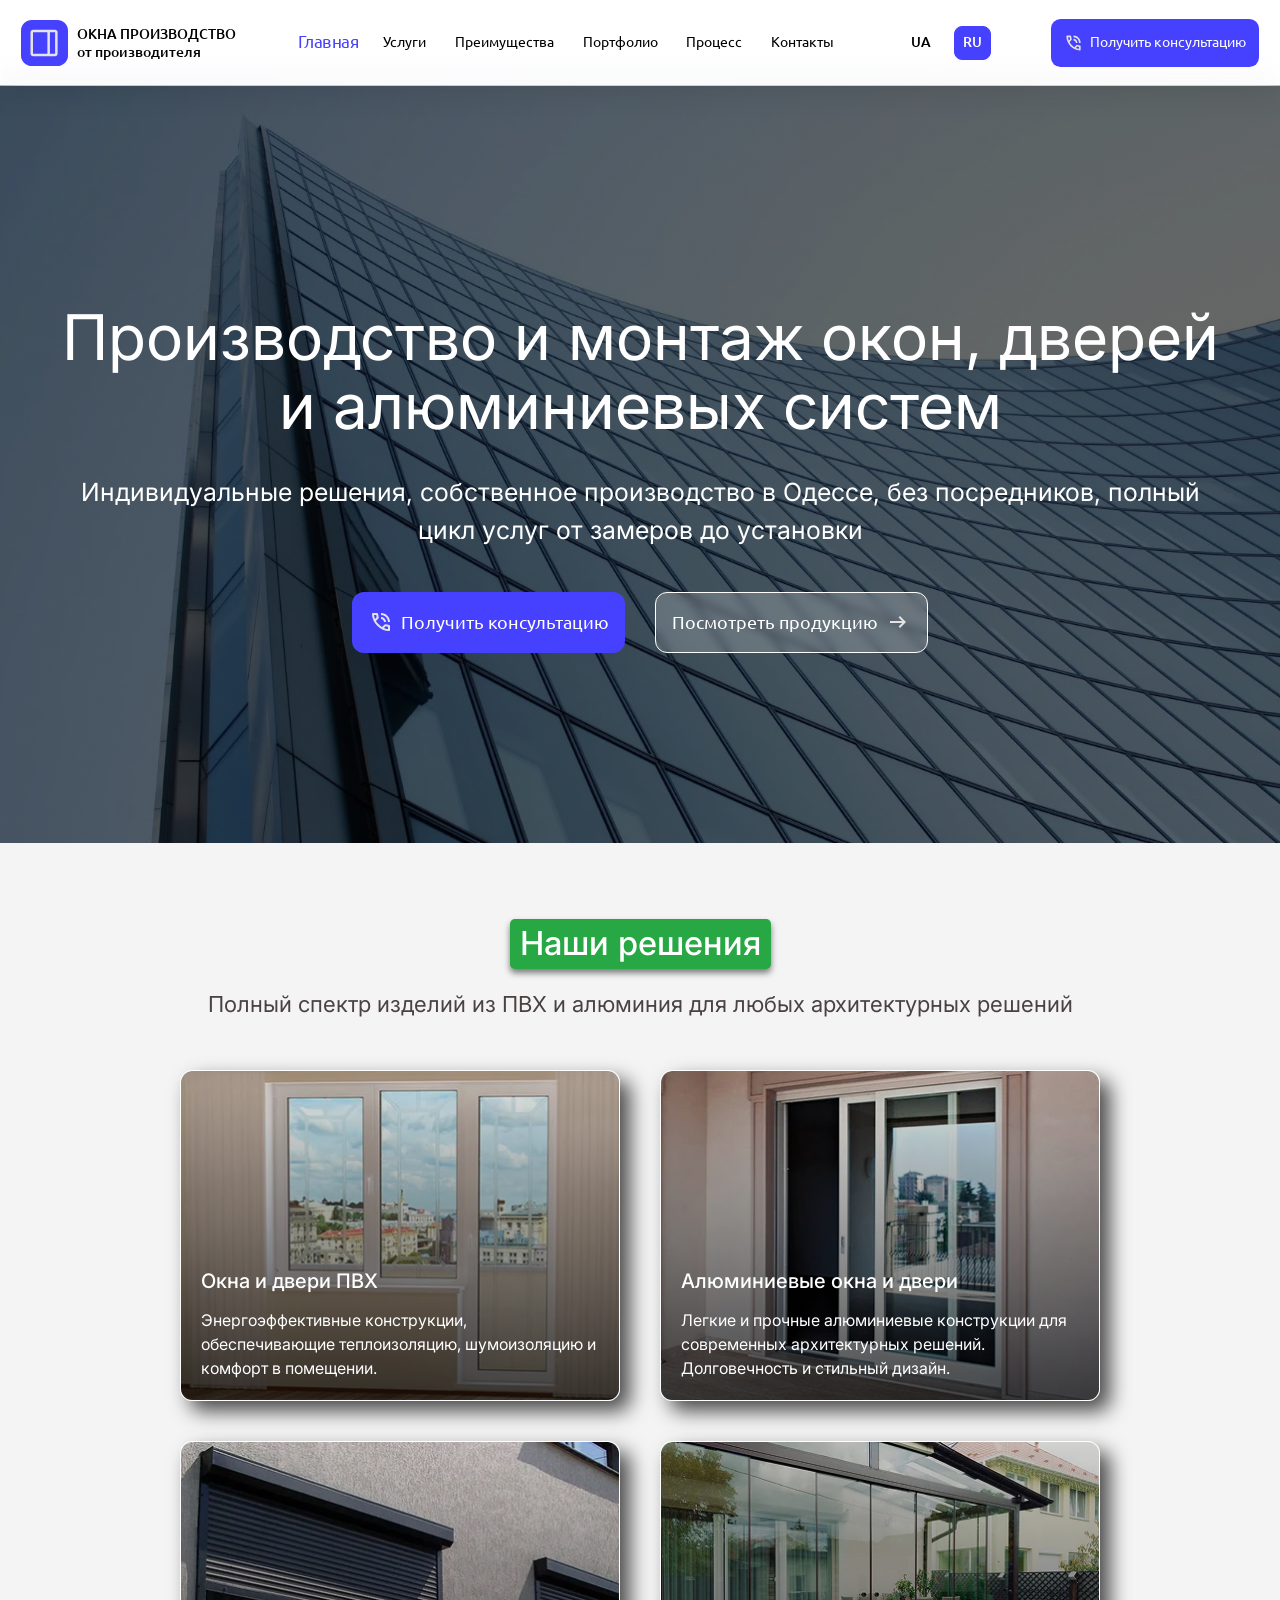
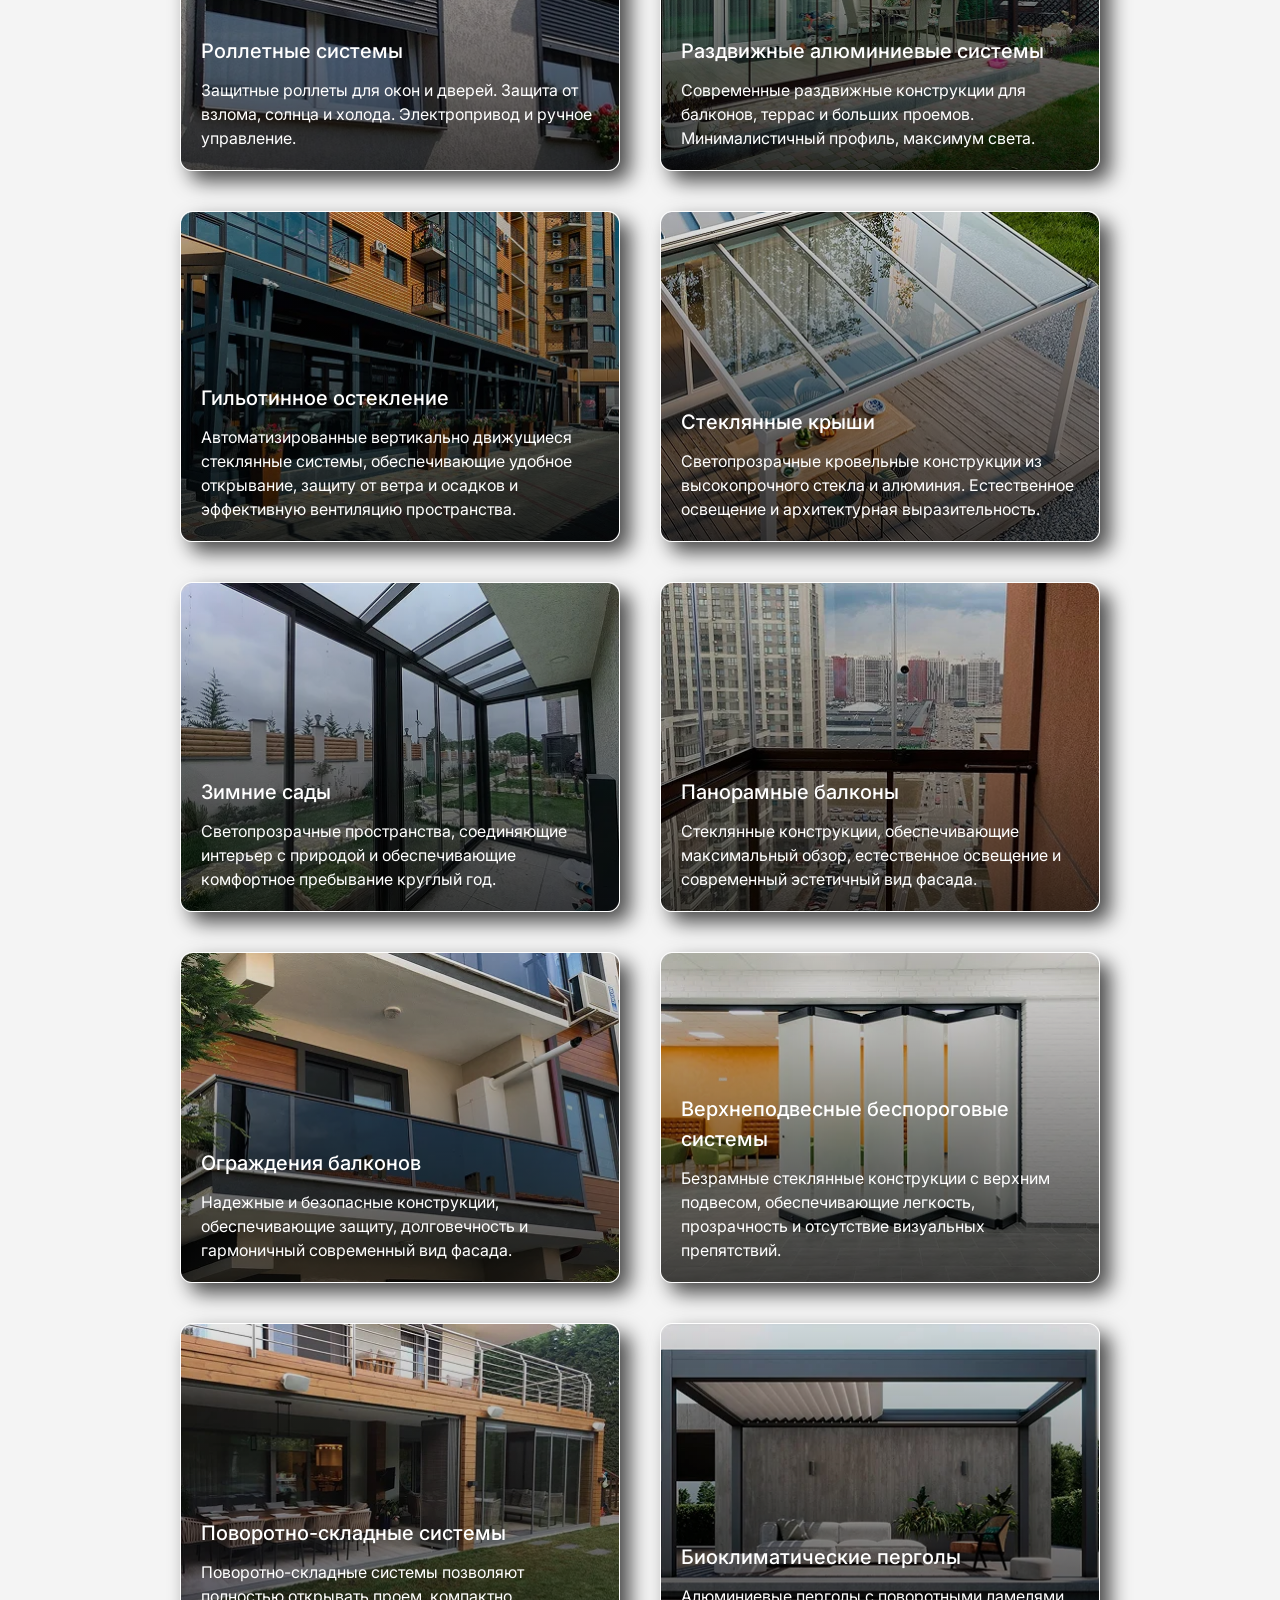
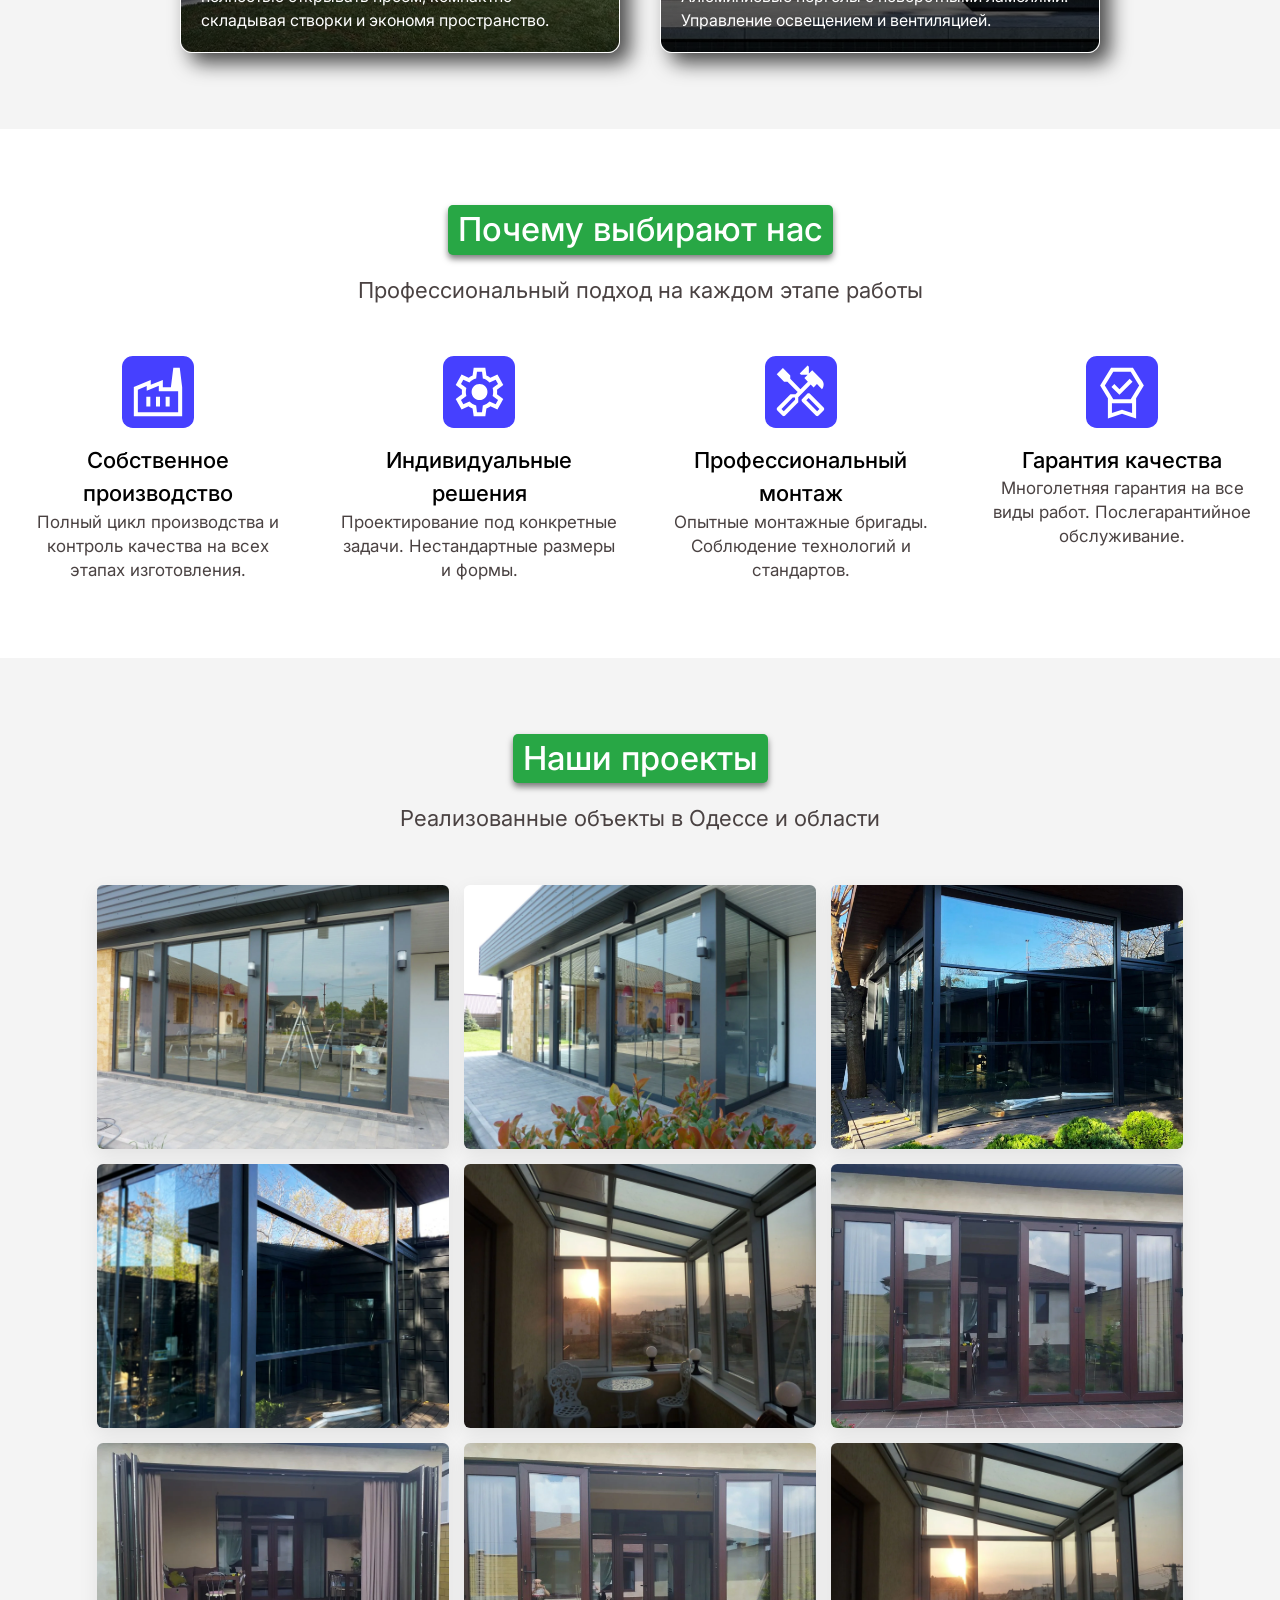
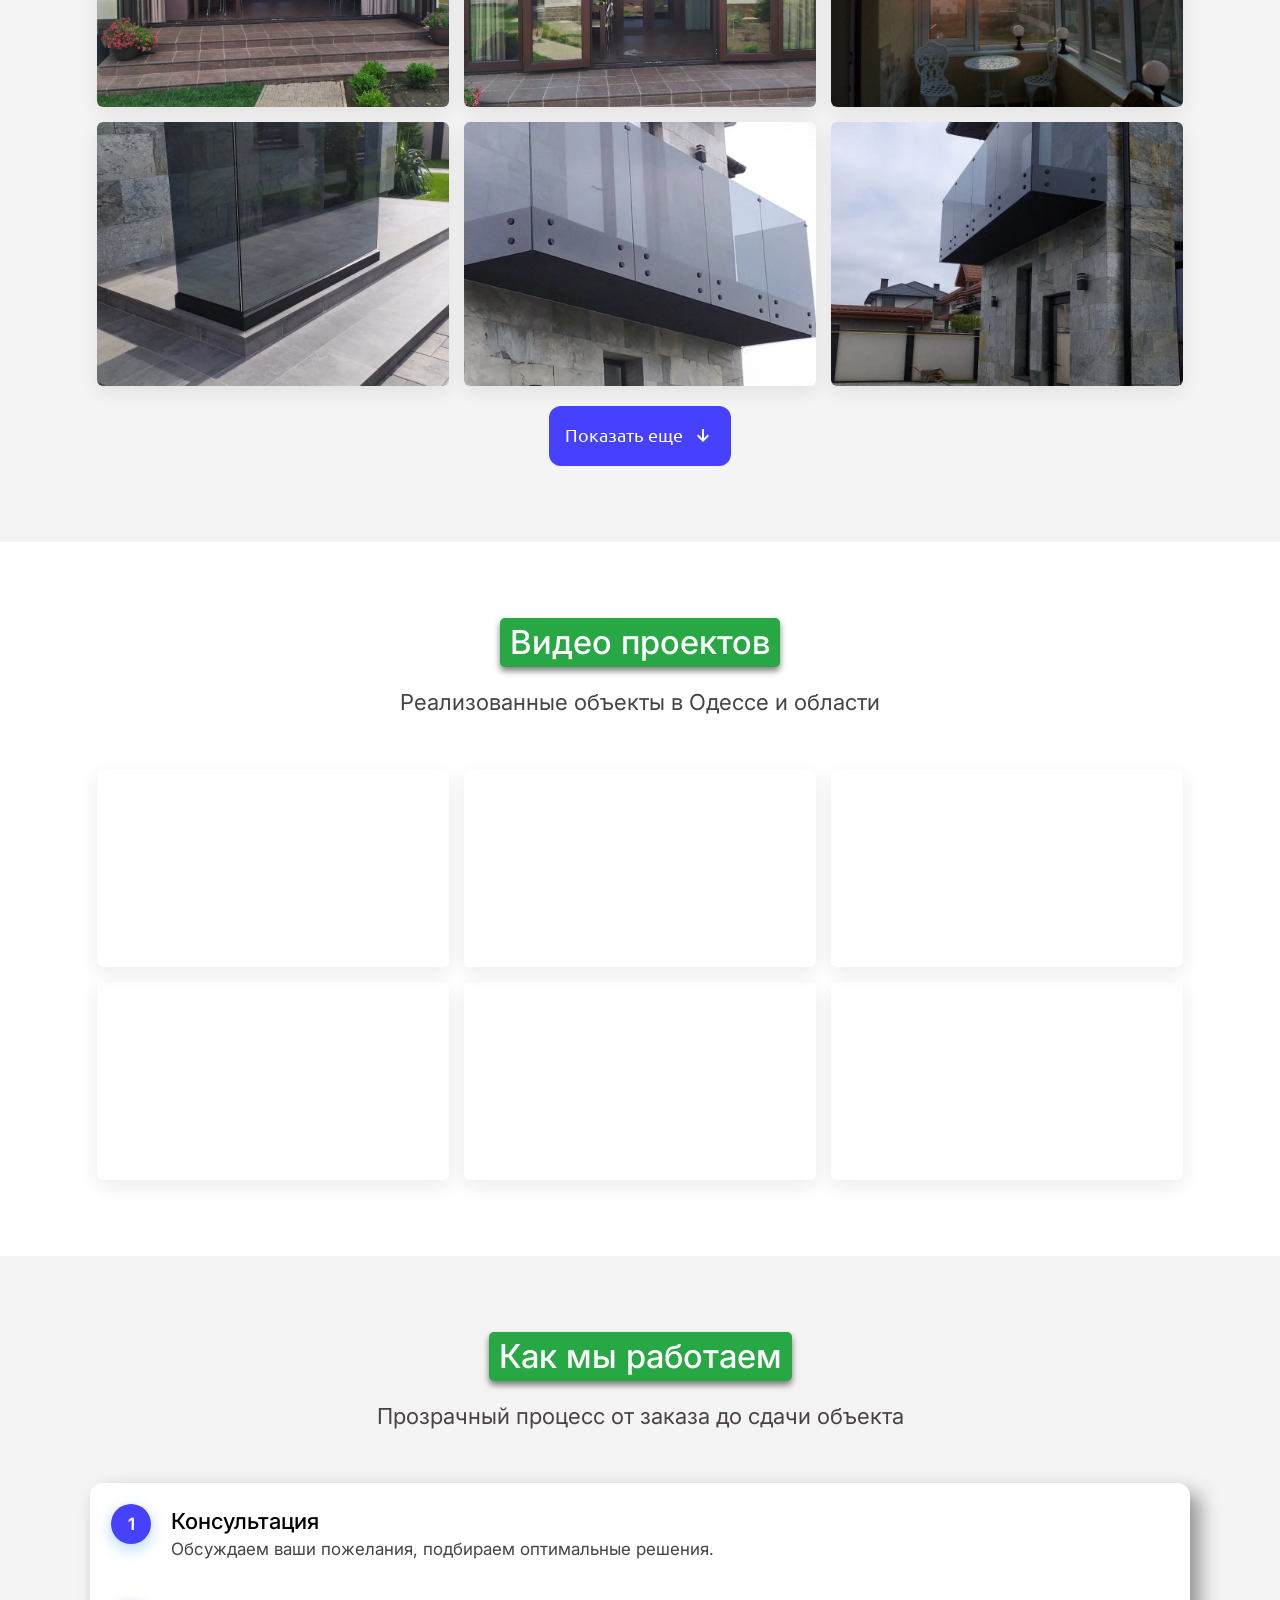
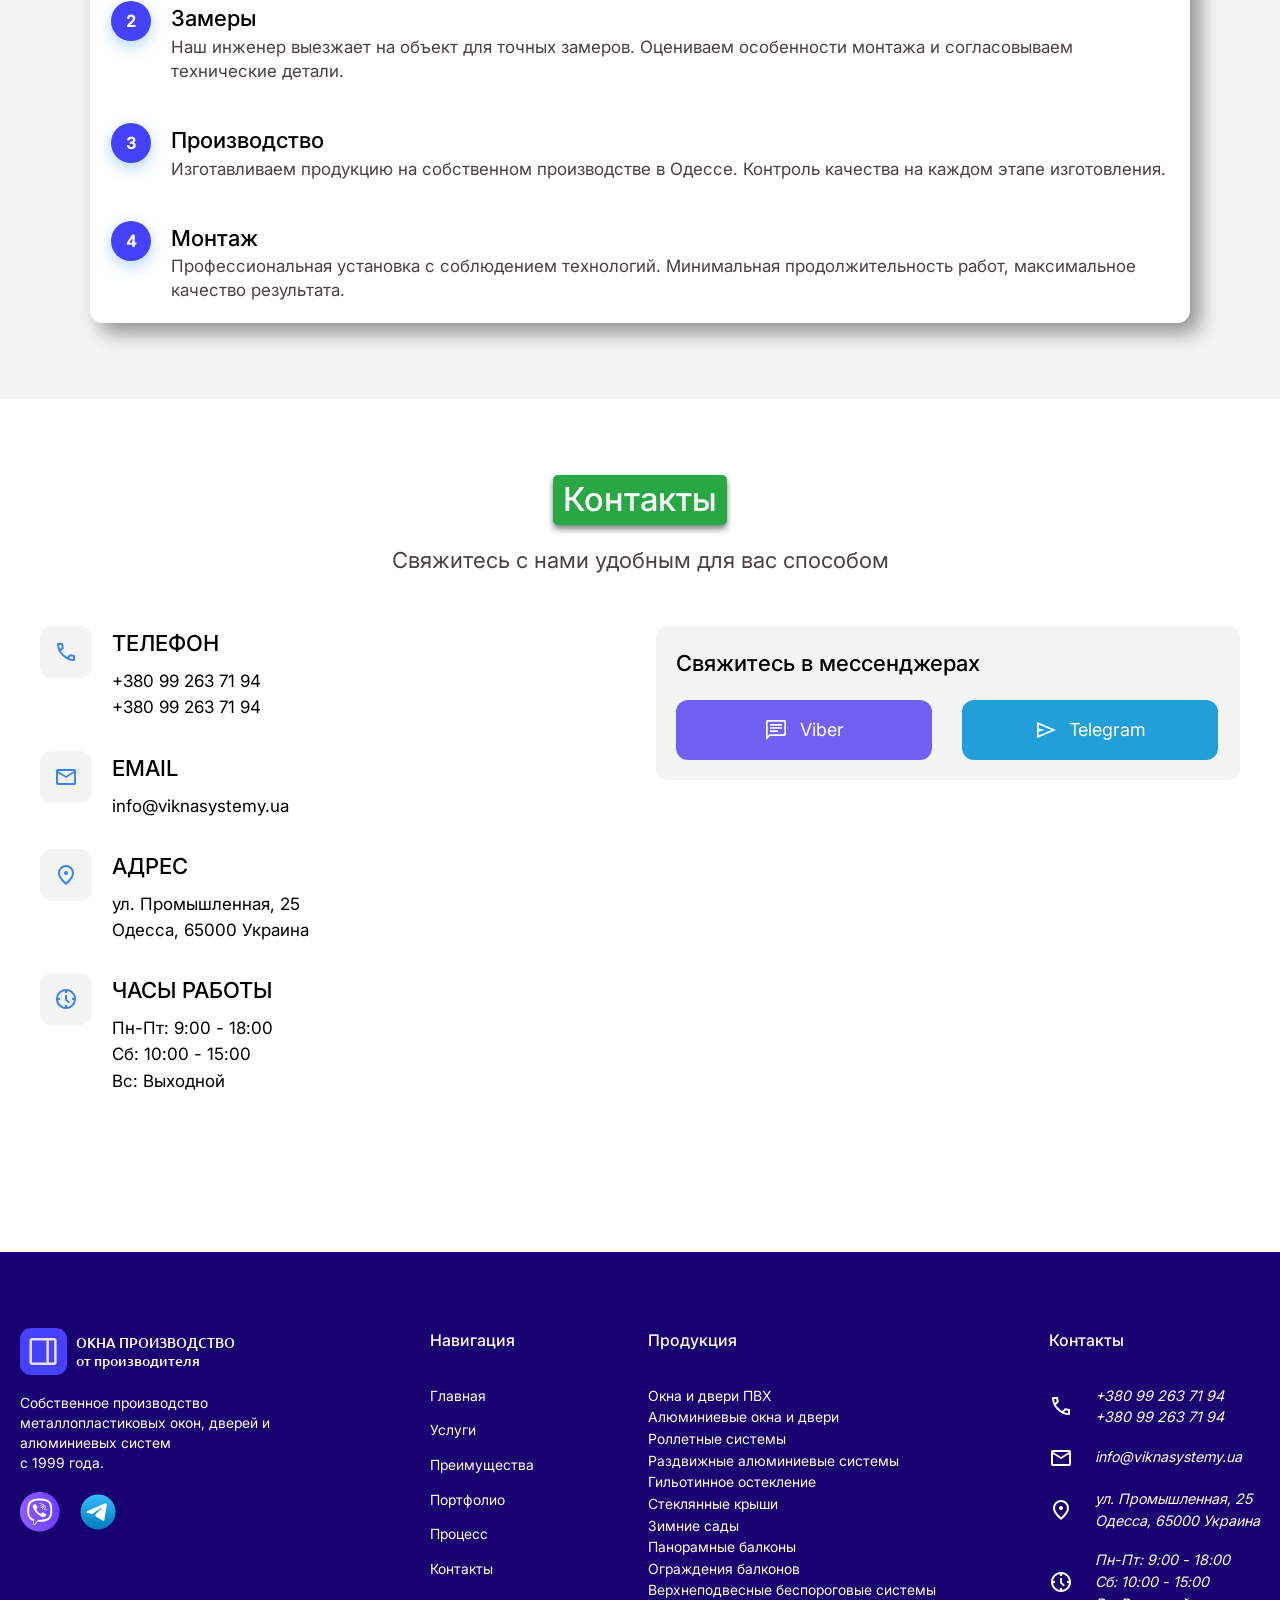
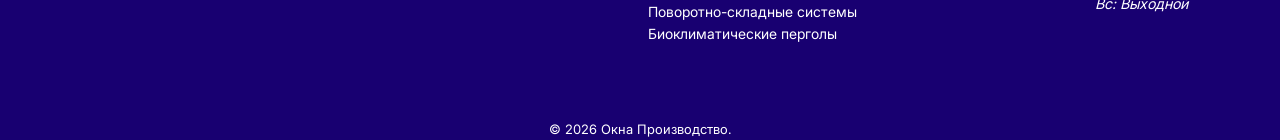
==== ru/index.html @ 52a0daa3 "Add files via upload" ====
<!doctype html>
<html lang="ru">
  <head>
    <meta charset="UTF-8" />
    <meta name="viewport" content="width=device-width, initial-scale=1.0" />
    <title>Окна, двери и алюминиевые системы в Одессе | Окна Производство</title>
    <meta
      name="description"
      content="Собственное производство и монтаж окон, дверей и алюминиевых систем в Одессе. Замеры, изготовление, установка, гарантия и консультация."
    />
    <meta name="robots" content="index, follow" />
    <meta name="theme-color" content="#4640FF" />
    <link rel="icon" type="image/svg+xml" href="../favicon.svg" />
    <link rel="manifest" href="../site.webmanifest" />
    <link rel="canonical" href="https://viknasystemy.ua/ru/" />
    <link rel="alternate" hreflang="uk-UA" href="https://viknasystemy.ua/" />
    <link rel="alternate" hreflang="ru-UA" href="https://viknasystemy.ua/ru/" />
    <link rel="alternate" hreflang="x-default" href="https://viknasystemy.ua/" />
    <meta property="og:type" content="website" />
    <meta property="og:locale" content="ru_UA" />
    <meta property="og:locale:alternate" content="uk_UA" />
    <meta property="og:site_name" content="Окна Производство" />
    <meta property="og:title" content="Окна, двери и алюминиевые системы в Одессе" />
    <meta
      property="og:description"
      content="Производство и монтаж окон, дверей и алюминиевых систем в Одессе. Полный цикл работ от замеров до установки."
    />
    <meta property="og:url" content="https://viknasystemy.ua/ru/" />
    <meta property="og:image" content="https://viknasystemy.ua/images/HeroBackground.webp" />
    <meta name="twitter:card" content="summary_large_image" />
    <meta name="twitter:title" content="Окна, двери и алюминиевые системы в Одессе" />
    <meta
      name="twitter:description"
      content="Собственное производство, профессиональный монтаж, гарантия и консультация."
    />
    <meta name="twitter:image" content="https://viknasystemy.ua/images/HeroBackground.webp" />
    <script type="application/ld+json">
      {
        "@context": "https://schema.org",
        "@type": "HomeAndConstructionBusiness",
        "@id": "https://viknasystemy.ua/ru/#business",
        "name": "Окна Производство",
        "url": "https://viknasystemy.ua/ru/",
        "image": "https://viknasystemy.ua/images/HeroBackground.webp",
        "logo": "https://viknasystemy.ua/icons/logo.svg",
        "telephone": "+380992637194",
        "email": "info@viknasystemy.ua",
        "address": {
          "@type": "PostalAddress",
          "streetAddress": "ул. Промышленная, 25",
          "addressLocality": "Одесса",
          "postalCode": "65000",
          "addressCountry": "UA"
        },
        "areaServed": ["Одесса", "Одесская область"],
        "openingHours": ["Mo-Fr 09:00-18:00", "Sa 10:00-15:00"],
        "priceRange": "$$",
        "sameAs": ["https://t.me/CharlesBabbage12"],
        "knowsLanguage": ["uk", "ru"],
        "makesOffer": [
          { "@type": "Offer", "itemOffered": { "@type": "Service", "name": "Окна и двери ПВХ" } },
          { "@type": "Offer", "itemOffered": { "@type": "Service", "name": "Алюминиевые окна и двери" } },
          { "@type": "Offer", "itemOffered": { "@type": "Service", "name": "Роллетные системы" } },
          { "@type": "Offer", "itemOffered": { "@type": "Service", "name": "Раздвижные алюминиевые системы" } },
          { "@type": "Offer", "itemOffered": { "@type": "Service", "name": "Биоклиматические перголы" } }
        ]
      }
    </script>
    <script type="module" crossorigin src="../assets/main-DQ87VkiK.js"></script>
    <link rel="stylesheet" crossorigin href="../assets/main-Bye2g2_D.css">
  </head>
  <body>
    <header class="header" data-js-header>
      <div class="header__inner container">
        <a 
          class="header__logo logo"
          href="#hero" 
        >
          <img
              class="logo__image" 
              src="../icons/logo.svg"
              alt="Окна Производство"
              width="52" height="52" loading="lazy"
          />
          <span class="logo__text">
            <span class="logo__title">ОКНА ПРОИЗВОДСТВО</span>
            <span class="logo__subtitle">от производителя</span>
          </span>
        </a>
        <nav class="header__navigation navigation hidden-tablet" data-js-navigation>
          <ul class="navigation__list navigation__list--row">
            <li class="navigation__item">
              <a class="navigation__link" href="#hero">Главная</a>
            </li>
            <li class="navigation__item">
              <a class="navigation__link" href="#services">Услуги</a>
            </li>
            <li class="navigation__item">
              <a class="navigation__link" href="#benefits">Преимущества</a>
            </li>
            <li class="navigation__item">
              <a class="navigation__link" href="#works">Портфолио</a>
            </li>
            <li class="navigation__item">
              <a class="navigation__link" href="#process">Процесс</a>
            </li>
            <li class="navigation__item">
              <a class="navigation__link" href="#contacts">Контакты</a>
            </li>
          </ul> 
        </nav>
        <nav class="header__switcher lang-switcher">
          <ul class="lang-switcher__list">
            <li class="lang-switcher__item">
              <a 
                href="/"
                class="lang-switcher__link" 
                data-lang="ua"
                lang="uk"
                hreflang="uk"
              >
                UA
              </a>
            </li>
            <li class="lang-switcher__item">
              <a 
                href="/ru/"
                class="lang-switcher__link is-active" 
                data-lang="ru"
                lang="ru"
                hreflang="ru"
                aria-current="page"
              >
                RU
              </a>
            </li>
          </ul>
        </nav>
        <a
          class="header__button button-call"
          href="tel:+380992637194"
        >
          <img class="button-call__icon" src="../icons/call.svg" alt="" width="24" height="24" loading="lazy" />
          <span class="button-call__text">Получить консультацию</span>
        </a>
        <button
          class="header__burger burger visible-tablet"
          type="button"
          aria-label="Открыть меню"
          aria-controls="mobile-menu"
          aria-expanded="false"
          data-js-burger
        >
          <span class="burger__line"></span>
        </button>
      </div>
    </header>
    <div
        class="header__mobile-menu mobile-menu visible-tablet"
        id="mobile-menu"
        aria-hidden="true"
        data-js-mobile-menu
      >
        <nav class="mobile-menu__navigation" aria-label="Мобильная навигация">
          <ul class="mobile-menu__list">
            <li class="mobile-menu__item">
              <a class="mobile-menu__link" href="#hero">Главная</a>
            </li>
            <li class="mobile-menu__item">
              <a class="mobile-menu__link" href="#services">Услуги</a>
            </li>
            <li class="mobile-menu__item">
              <a class="mobile-menu__link" href="#benefits">Преимущества</a>
            </li>
            <li class="mobile-menu__item">
              <a class="mobile-menu__link" href="#works">Портфолио</a>
            </li>
            <li class="mobile-menu__item">
              <a class="mobile-menu__link" href="#process">Процесс</a>
            </li>
            <li class="mobile-menu__item">
              <a class="mobile-menu__link" href="#contacts">Контакты</a>
            </li>
          </ul>
        </nav>
        <div class="mobile-menu__actions">
          <ul class="mobile-menu__messengers" aria-label="Мессенджеры">
            <li class="mobile-menu__messenger-item">
              <a
                class="mobile-menu__messenger-link"
                href="viber://chat?number=%2B380992637194"
                target="_blank"
                rel="noopener"
                aria-label="Написать в Viber"
              >
                <img class="mobile-menu__messenger-icon" src="../icons/messengersIcons/viber-logo.svg" alt="" width="40" height="40" loading="lazy" />
              </a>
            </li>
            <li class="mobile-menu__messenger-item">
              <a
                class="mobile-menu__messenger-link"
                href="https://t.me/CharlesBabbage12"
                target="_blank"
                rel="noopener"
                aria-label="Написать в Telegram"
              >
                <img class="mobile-menu__messenger-icon" src="../icons/messengersIcons/telegram-logo.svg" alt="" width="40" height="40" loading="lazy" />
              </a>
            </li>
          </ul>
          <a
            class="mobile-menu__button button-call"
            href="tel:+380992637194"
          >
            <img class="button-call__icon" src="../icons/call.svg" alt="" width="24" height="24" loading="lazy" />
            <span class="button-call__text">Получить консультацию</span>
          </a>
        </div>
    </div>
    <main class="main">
      <section class="hero" id="hero">
        <div class="hero__inner container">
          <div class="hero__content">
            <h1 class="hero__title">Производство и монтаж окон, дверей и алюминиевых систем</h1>
            <p class="hero__subtitle">Индивидуальные решения, собственное производство в Одессе, без посредников, полный цикл услуг от замеров до установки</p>
            <div class="hero__actions">
              <a
                class="hero__button-call button-call"
                href="tel:+380992637194"
              >
                <img class="button-call__icon" src="../icons/call.svg" alt="" width="24" height="24" loading="lazy" />
                <span class="button-call__text">Получить консультацию</span>
              </a>
              <a
                class="hero__button-scroll button-call"
                href="#services"
              >
                <span class="button-call__text">Посмотреть продукцию</span>
                <img class="button-call__icon" src="../icons/arrow-right.svg" alt="" width="24" height="24" loading="lazy" />  
              </a>
            </div>
          </div>
        </div> 
      </section>
      <section class="services" id="services">
        <div class="services__inner container">
          <header class="services__header header-section">
            <h2 class="header-section__title">Наши решения</h2>
            <p class="header-section__subtitle">Полный спектр изделий из ПВХ и алюминия для любых архитектурных решений</p>
          </header>
          <ul class="services__list">
            <li class="services__item">
              <article class="service-card">
                <div class="service-card__media">
                  <img 
                    class="service-card__image" 
                    src="../images/cards/Icon1.webp" 
                    alt="Окна и двери ПВХ" 
                    width="440" height="330" loading="lazy"
                  />
                </div>
                <div class="service-card__content">
                  <h3 class="service-card__title">Окна и двери ПВХ</h3>
                  <p class="service-card__description">Энергоэффективные конструкции, обеспечивающие теплоизоляцию, шумоизоляцию и комфорт в помещении.</p>
                </div>
              </article>
            </li>
            <li class="services__item">
              <article class="service-card">
                <div class="service-card__media">
                  <img 
                    class="service-card__image" 
                    src="../images/cards/Icon2.webp" 
                    alt="Алюминиевые окна и двери" 
                    width="440" height="330" loading="lazy"
                  />
                </div>
                <div class="service-card__content">
                  <h3 class="service-card__title">Алюминиевые окна и двери</h3>
                  <p class="service-card__description">Легкие и прочные алюминиевые конструкции для современных архитектурных решений. Долговечность и стильный дизайн.</p>
                </div>
              </article>
            </li>
            <li class="services__item">
              <article class="service-card">
                <div class="service-card__media">
                  <img 
                    class="service-card__image" 
                    src="../images/cards/Icon3.webp" 
                    alt="Роллетные системы" 
                    width="440" height="330" loading="lazy"
                  />
                </div>
                <div class="service-card__content">
                  <h3 class="service-card__title">Роллетные системы</h3>
                  <p class="service-card__description">Защитные роллеты для окон и дверей. Защита от взлома, солнца и холода. Электропривод и ручное управление.</p>
                </div>
              </article>
            </li>
            <li class="services__item">
              <article class="service-card">
                <div class="service-card__media">
                  <img 
                    class="service-card__image" 
                    src="../images/cards/Icon4.webp" 
                    alt="Раздвижные алюминиевые системы" 
                    width="440" height="330" loading="lazy"
                  />
                </div>
                <div class="service-card__content">
                  <h3 class="service-card__title">Раздвижные алюминиевые системы</h3>
                  <p class="service-card__description">Современные раздвижные конструкции для балконов, террас и больших проемов. Минималистичный профиль, максимум света.</p>
                </div>
              </article>
            </li>
            <li class="services__item">
              <article class="service-card">
                <div class="service-card__media">
                  <img 
                    class="service-card__image" 
                    src="../images/cards/Icon5.webp" 
                    alt="Гильотинное остекление" 
                    width="440" height="330" loading="lazy"
                  />
                </div>
                <div class="service-card__content">
                  <h3 class="service-card__title">Гильотинное остекление</h3>
                  <p class="service-card__description">Автоматизированные вертикально движущиеся стеклянные системы, обеспечивающие удобное открывание, защиту от ветра и осадков и эффективную вентиляцию пространства.</p>
                </div>
              </article>
            </li>
            <li class="services__item">
              <article class="service-card">
                <div class="service-card__media">
                  <img 
                    class="service-card__image" 
                    src="../images/cards/Icon6.webp" 
                    alt="Стеклянные крыши" 
                    width="440" height="330" loading="lazy"
                  />
                </div>
                <div class="service-card__content">
                  <h3 class="service-card__title">Стеклянные крыши</h3>
                  <p class="service-card__description">Светопрозрачные кровельные конструкции из высокопрочного стекла и алюминия. Естественное освещение и архитектурная выразительность.</p>
                </div>
              </article>
            </li>
            <li class="services__item">
              <article class="service-card">
                <div class="service-card__media">
                  <img 
                    class="service-card__image" 
                    src="../images/cards/Icon7.webp" 
                    alt="Зимние сады" 
                    width="440" height="330" loading="lazy"
                  />
                </div>
                <div class="service-card__content">
                  <h3 class="service-card__title">Зимние сады</h3>
                  <p class="service-card__description">Светопрозрачные пространства, соединяющие интерьер с природой и обеспечивающие комфортное пребывание круглый год.</p>
                </div>
              </article>
            </li>
            <li class="services__item">
              <article class="service-card">
                <div class="service-card__media">
                  <img 
                    class="service-card__image" 
                    src="../images/cards/Icon8.webp" 
                    alt="Панорамные балконы" 
                    width="440" height="330" loading="lazy"
                  />
                </div>
                <div class="service-card__content">
                  <h3 class="service-card__title">Панорамные балконы</h3>
                  <p class="service-card__description">Стеклянные конструкции, обеспечивающие максимальный обзор, естественное освещение и современный эстетичный вид фасада.</p>
                </div>
              </article>
            </li>
            <li class="services__item">
              <article class="service-card">
                <div class="service-card__media">
                  <img 
                    class="service-card__image" 
                    src="../images/cards/Icon9.webp" 
                    alt="Ограждения балконов" 
                    width="440" height="330" loading="lazy"
                  />
                </div>
                <div class="service-card__content">
                  <h3 class="service-card__title">Ограждения балконов</h3>
                  <p class="service-card__description">Надежные и безопасные конструкции, обеспечивающие защиту, долговечность и гармоничный современный вид фасада.</p>
                </div>
              </article>
            </li>
            <li class="services__item">
              <article class="service-card">
                <div class="service-card__media">
                  <img 
                    class="service-card__image" 
                    src="../images/cards/Icon10.webp" 
                    alt="Верхнеподвесные беспороговые системы" 
                    width="440" height="330" loading="lazy"
                  />
                </div>
                <div class="service-card__content">
                  <h3 class="service-card__title">Верхнеподвесные беспороговые системы</h3>
                  <p class="service-card__description">Безрамные стеклянные конструкции с верхним подвесом, обеспечивающие легкость, прозрачность и отсутствие визуальных препятствий.</p>
                </div>
              </article>
            </li>
            <li class="services__item">
              <article class="service-card">
                <div class="service-card__media">
                  <img 
                    class="service-card__image" 
                    src="../images/cards/Icon11.webp" 
                    alt="Поворотно-складные системы" 
                    width="440" height="330" loading="lazy"
                  />
                </div>
                <div class="service-card__content">
                  <h3 class="service-card__title">Поворотно-складные системы</h3>
                  <p class="service-card__description">Поворотно-складные системы позволяют полностью открывать проем, компактно складывая створки и экономя пространство.</p>
                </div>
              </article>
            </li>
            <li class="services__item">
              <article class="service-card">
                <div class="service-card__media">
                  <img 
                    class="service-card__image" 
                    src="../images/cards/Icon12.webp" 
                    alt="Биоклиматические перголы" 
                    width="440" height="330" loading="lazy"
                  />
                </div>
                <div class="service-card__content">
                  <h3 class="service-card__title">Биоклиматические перголы</h3>
                  <p class="service-card__description">Алюминиевые перголы с поворотными ламелями. Управление освещением и вентиляцией.</p>
                </div>
              </article>
            </li>
          </ul>
        </div>
      </section> 
      <section class="benefits" id="benefits">
        <div class="benefits__inner container">
          <header class="benefits__header header-section">
            <h2 class="header-section__title">Почему выбирают нас</h2>
            <p class="header-section__subtitle">Профессиональный подход на каждом этапе работы</p>
          </header>
          <ul class="benefits__list">
            <li class="benefits__item">
              <article class="benefits__card">
                <div class="benefits__icon">
                  <img 
                    class="benefits__image" 
                    src="../icons/benefitsIcons/IconBenefit1.svg" 
                    alt="" 
                    loading="lazy"
                  />
                </div>
                <div class="benefits__content">
                  <h3 class="benefits__title">Собственное производство</h3>
                  <p class="benefits__description">Полный цикл производства и контроль качества на всех этапах изготовления.</p>
                </div>
              </article>
            </li>
            <li class="benefits__item">
              <article class="benefits__card">
                <div class="benefits__icon">
                  <img 
                    class="benefits__image" 
                    src="../icons/benefitsIcons/IconBenefit2.svg" 
                    alt="" 
                    width="80" height="80" loading="lazy"
                  />
                </div>
                <div class="benefits__content">
                  <h3 class="benefits__title">Индивидуальные решения</h3>
                  <p class="benefits__description">Проектирование под конкретные задачи. Нестандартные размеры и формы.</p>
                </div>
              </article>
            </li>
            <li class="benefits__item">
              <article class="benefits__card">
                <div class="benefits__icon">
                  <img 
                    class="benefits__image" 
                    src="../icons/benefitsIcons/IconBenefit3.svg" 
                    alt="" 
                    width="80" height="80" loading="lazy"
                  />
                </div>
                <div class="benefits__content">
                  <h3 class="benefits__title">Профессиональный монтаж</h3>
                  <p class="benefits__description">Опытные монтажные бригады. Соблюдение технологий и стандартов.</p>
                </div>
              </article>
            </li>
            <li class="benefits__item">
              <article class="benefits__card">
                <div class="benefits__icon">
                  <img 
                    class="benefits__image" 
                    src="../icons/benefitsIcons/IconBenefit4.svg" 
                    alt="" 
                    width="80" height="80" loading="lazy"
                  />
                </div>
                <div class="benefits__content">
                  <h3 class="benefits__title">Гарантия качества</h3>
                  <p class="benefits__description">Многолетняя гарантия на все виды работ. Послегарантийное обслуживание.</p>
                </div>
              </article>
            </li>
          </ul>

        </div>
      </section>
      <section class="works" id="works">
        <div class="works__inner container">
          <header class="works__header header-section">
            <h2 class="header-section__title">Наши проекты</h2>
            <p class="header-section__subtitle">Реализованные объекты в Одессе и области</p>
          </header>
          <ul class="works__list">
            <li class="works__item">
              <div class="works__media">
                <img 
                  class="works__image" 
                  src="../images/Gallery/1.webp" 
                  alt="Реализованный проект окон и алюминиевых систем в Одессе - фото 1" 
                  loading="lazy"
                />
              </div>
            </li>
            <li class="works__item">
              <div class="works__media">
                <img 
                  class="works__image" 
                  src="../images/Gallery/2.webp" 
                  alt="Реализованный проект окон и алюминиевых систем в Одессе - фото 2" 
                  loading="lazy"
                />
              </div>
            </li>
            <li class="works__item">
              <div class="works__media">
                <img 
                  class="works__image" 
                  src="../images/Gallery/3.webp" 
                  alt="Реализованный проект окон и алюминиевых систем в Одессе - фото 3" 
                  loading="lazy"
                />
              </div>
            </li>
            <li class="works__item">
              <div class="works__media">
                <img 
                  class="works__image" 
                  src="../images/Gallery/4.webp" 
                  alt="Реализованный проект окон и алюминиевых систем в Одессе - фото 4" 
                  loading="lazy"
                />
              </div>
            </li>
            <li class="works__item">
              <div class="works__media">
                <img 
                  class="works__image" 
                  src="../images/Gallery/5.webp" 
                  alt="Реализованный проект окон и алюминиевых систем в Одессе - фото 5" 
                  loading="lazy"
                />
              </div>
            </li>
            <li class="works__item">
              <div class="works__media">
                <img 
                  class="works__image" 
                  src="../images/Gallery/6.webp" 
                  alt="Реализованный проект окон и алюминиевых систем в Одессе - фото 6" 
                  loading="lazy"
                />
              </div>
            </li>
            <li class="works__item">
              <div class="works__media">
                <img 
                  class="works__image" 
                  src="../images/Gallery/7.webp" 
                  alt="Реализованный проект окон и алюминиевых систем в Одессе - фото 7" 
                  loading="lazy"
                />
              </div>
            </li>
            <li class="works__item">
              <div class="works__media">
                <img 
                  class="works__image" 
                  src="../images/Gallery/8.webp" 
                  alt="Реализованный проект окон и алюминиевых систем в Одессе - фото 8" 
                  loading="lazy"
                />
              </div>
            </li>
            <li class="works__item">
              <div class="works__media">
                <img 
                  class="works__image" 
                  src="../images/Gallery/9.webp" 
                  alt="Реализованный проект окон и алюминиевых систем в Одессе - фото 9"
                  loading="lazy"
                />
              </div>
            </li>
            <li class="works__item">
              <div class="works__media">
                <img 
                  class="works__image" 
                  src="../images/Gallery/10.webp" 
                  alt="Реализованный проект окон и алюминиевых систем в Одессе - фото 10" 
                  loading="lazy"
                />
              </div>
            </li>
            <li class="works__item">
              <div class="works__media">
                <img 
                  class="works__image" 
                  src="../images/Gallery/11.webp" 
                  alt="Реализованный проект окон и алюминиевых систем в Одессе - фото 11" 
                  loading="lazy"
                />
              </div>
            </li>
            <li class="works__item">
              <div class="works__media">
                <img 
                  class="works__image" 
                  src="../images/Gallery/12.webp" 
                  alt="Реализованный проект окон и алюминиевых систем в Одессе - фото 12" 
                  loading="lazy"
                />
              </div>
            </li>
            <li class="works__item">
              <div class="works__media">
                <img 
                  class="works__image" 
                  src="../images/Gallery/13.webp" 
                  alt="Реализованный проект окон и алюминиевых систем в Одессе - фото 13" 
                  loading="lazy"
                />
              </div>
            </li>
            <li class="works__item">
              <div class="works__media">
                <img 
                  class="works__image" 
                  src="../images/Gallery/14.webp" 
                  alt="Реализованный проект окон и алюминиевых систем в Одессе - фото 14" 
                  loading="lazy"
                />
              </div>
            </li>
            <li class="works__item">
              <div class="works__media">
                <img 
                  class="works__image" 
                  src="../images/Gallery/15.webp" 
                  alt="Реализованный проект окон и алюминиевых систем в Одессе - фото 15" 
                  loading="lazy"
                />
              </div>
            </li>
            <li class="works__item">
              <div class="works__media">
                <img 
                  class="works__image" 
                  src="../images/Gallery/16.webp" 
                  alt="Реализованный проект окон и алюминиевых систем в Одессе - фото 16" 
                  loading="lazy"
                />
              </div>
            </li>
            <li class="works__item">
              <div class="works__media">
                <img 
                  class="works__image" 
                  src="../images/Gallery/17.webp" 
                  alt="Реализованный проект окон и алюминиевых систем в Одессе - фото 17" 
                  loading="lazy"
                />
              </div>
            </li>
            <li class="works__item">
              <div class="works__media">
                <img 
                  class="works__image" 
                  src="../images/Gallery/18.webp" 
                  alt="Реализованный проект окон и алюминиевых систем в Одессе - фото 18" 
                  loading="lazy"
                />
              </div>
            </li>
            <li class="works__item">
              <div class="works__media">
                <img 
                  class="works__image" 
                  src="../images/Gallery/19.webp" 
                  alt="Реализованный проект окон и алюминиевых систем в Одессе - фото 19" 
                  loading="lazy"
                />
              </div>
            </li>
            <li class="works__item">
              <div class="works__media">
                <img 
                  class="works__image" 
                  src="../images/Gallery/20.webp" 
                  alt="Реализованный проект окон и алюминиевых систем в Одессе - фото 20" 
                  loading="lazy"
                />
              </div>
            </li>
            <li class="works__item">
              <div class="works__media">
                <img 
                  class="works__image" 
                  src="../images/Gallery/21.webp" 
                  alt="Реализованный проект окон и алюминиевых систем в Одессе - фото 21" 
                  loading="lazy"
                />
              </div>
            </li>
            <li class="works__item">
              <div class="works__media">
                <img 
                  class="works__image" 
                  src="../images/Gallery/22.webp" 
                  alt="Реализованный проект окон и алюминиевых систем в Одессе - фото 22" 
                  loading="lazy"
                />
              </div>
            </li>
            <li class="works__item">
              <div class="works__media">
                <img 
                  class="works__image" 
                  src="../images/Gallery/23.webp" 
                  alt="Реализованный проект окон и алюминиевых систем в Одессе - фото 23" 
                  loading="lazy"
                />
              </div>
            </li>
            <li class="works__item">
              <div class="works__media">
                <img 
                  class="works__image" 
                  src="../images/Gallery/24.webp" 
                  alt="Реализованный проект окон и алюминиевых систем в Одессе - фото 24" 
                  loading="lazy"
                />
              </div>
            </li>  
          </ul>
          <button class="works__more button-call" type="button">
            <span class="button-call__text">Показать еще</span>
            <img class="button-call__icon" src="../icons/arrow-down.svg" alt="" width="24" height="24" loading="lazy" />
          </button>
        </div>
      </section>
      <section class="works-video" id="works-video">
        <div class="works-video__inner container">
          <header class="works-video__header header-section">
            <h2 class="header-section__title">Видео проектов</h2>
            <p class="header-section__subtitle">Реализованные объекты в Одессе и области</p>
          </header>
          <div class="works-video__content">
            <article class="works-video__item">
              <div class="works-video__media">
                <iframe
                  src="https://www.youtube.com/embed/OtDkfCgFGQ8"
                  title="Монтаж окон"
                  loading="lazy"
                  allowfullscreen>
                </iframe>
              </div>
            </article>
            <article class="works-video__item">
              <div class="works-video__media">
                <iframe
                  src="https://www.youtube.com/embed/OtDkfCgFGQ8"
                  title="Монтаж окон"
                  loading="lazy"
                  allowfullscreen>
                </iframe>
              </div>
            </article>
            <article class="works-video__item">
              <div class="works-video__media">
                <iframe
                  src="https://www.youtube.com/embed/OtDkfCgFGQ8"
                  title="Монтаж окон"
                  loading="lazy"
                  allowfullscreen>
                </iframe>
              </div>
            </article>
            <article class="works-video__item">
              <div class="works-video__media">
                <iframe
                  src="https://www.youtube.com/embed/OtDkfCgFGQ8"
                  title="Монтаж окон"
                  loading="lazy"
                  allowfullscreen>
                </iframe>
              </div>
            </article>
            <article class="works-video__item">
              <div class="works-video__media">
                <iframe
                  src="https://www.youtube.com/embed/OtDkfCgFGQ8"
                  title="Монтаж окон"
                  loading="lazy"
                  allowfullscreen>
                </iframe>
              </div>
            </article>
            <article class="works-video__item">
              <div class="works-video__media">
                <iframe
                  src="https://www.youtube.com/embed/OtDkfCgFGQ8"
                  title="Монтаж окон"
                  loading="lazy"
                  allowfullscreen>
                </iframe>
              </div>
            </article>
            
          </div>
        </div>
      </section>
      <section class="process" id="process">
        <div class="process__inner container">
          <header class="process__header header-section">
            <h2 class="header-section__title">Как мы работаем</h2>
            <p class="header-section__subtitle">Прозрачный процесс от заказа до сдачи объекта</p>
          </header>
          <ol class="process__list">
            <li class="process__item">
              <div class="process__step-content">
                <h3 class="process__step-title">Консультация</h3>
                <p class="process__step-text">Обсуждаем ваши пожелания, подбираем оптимальные решения.</p>
              </div>
              
            </li>
            <li class="process__item">
              <div class="process__step-content">
                <h3 class="process__step-title">Замеры</h3>
                <p class="process__step-text">Наш инженер выезжает на объект для точных замеров. Оцениваем особенности монтажа и согласовываем технические детали.</p>
              </div>
              
            </li>
            <li class="process__item">
              <div class="process__step-content">
                <h3 class="process__step-title">Производство</h3>
                <p class="process__step-text">Изготавливаем продукцию на собственном производстве в Одессе. Контроль качества на каждом этапе изготовления.</p>
              </div>
             
            </li>
            <li class="process__item">
              <div class="process__step-content">
                <h3 class="process__step-title">Монтаж</h3>
                <p class="process__step-text">Профессиональная установка с соблюдением технологий. Минимальная продолжительность работ, максимальное качество результата.</p>
              </div>
              
            </li>
          </ol>
        </div>
      </section>
      <section class="contacts" id="contacts">
        <div class="contacts__inner container">
          <header class="contacts__header header-section">
            <h2 class="header-section__title">Контакты</h2>
            <p class="header-section__subtitle">Свяжитесь с нами удобным для вас способом</p>
          </header>
            <address class="contacts__grid">
              <ul class="contacts__list contact-info">
              <li class="contact-info__item">
                <div class="contact-info__icon">
                  <svg class="contact-info__svg" xmlns="http://www.w3.org/2000/svg" height="24px" viewBox="0 -960 960 960" width="24px" fill="#FFFFFF"><path d="M798-120q-125 0-247-54.5T329-329Q229-429 174.5-551T120-798q0-18 12-30t30-12h162q14 0 25 9.5t13 22.5l26 140q2 16-1 27t-11 19l-97 98q20 37 47.5 71.5T387-386q31 31 65 57.5t72 48.5l94-94q9-9 23.5-13.5T670-390l138 28q14 4 23 14.5t9 23.5v162q0 18-12 30t-30 12ZM241-600l66-66-17-94h-89q5 41 14 81t26 79Zm358 358q39 17 79.5 27t81.5 13v-88l-94-19-67 67ZM241-600Zm358 358Z"/></svg>
                </div>
                <div class="contact-info__group">
                  <h3 class="contact-info__title">ТЕЛЕФОН</h3>
                  <a class="contact-info__phone" href="tel:+380992637194" target="_blank">+380 99 263 71 94</a>
                  <a class="contact-info__phone" href="tel:+380992637194" target="_blank">+380 99 263 71 94</a>
                </div>
              </li>
              <li class="contact-info__item">
                <div class="contact-info__icon">
                  <svg class="contact-info__svg"  xmlns="http://www.w3.org/2000/svg" height="24px" viewBox="0 -960 960 960" width="24px" fill="#FFFFFF"><path d="M160-160q-33 0-56.5-23.5T80-240v-480q0-33 23.5-56.5T160-800h640q33 0 56.5 23.5T880-720v480q0 33-23.5 56.5T800-160H160Zm320-280L160-640v400h640v-400L480-440Zm0-80 320-200H160l320 200ZM160-640v-80 480-400Z"/></svg>
                </div>
                <div class="contact-info__group">
                  <h3 class="contact-info__title">EMAIL</h3>
                  <a class="contact-info__mail" href="mailto:info@viknasystemy.ua" target="_blank">info@viknasystemy.ua</a>
                </div>
              </li>
              <li class="contact-info__item">
                <div class="contact-info__icon">
                  <svg class="contact-info__svg" xmlns="http://www.w3.org/2000/svg" height="24px" viewBox="0 -960 960 960" width="24px" fill="#FFFFFF"><path d="M536.5-503.5Q560-527 560-560t-23.5-56.5Q513-640 480-640t-56.5 23.5Q400-593 400-560t23.5 56.5Q447-480 480-480t56.5-23.5ZM480-186q122-112 181-203.5T720-552q0-109-69.5-178.5T480-800q-101 0-170.5 69.5T240-552q0 71 59 162.5T480-186Zm0 106Q319-217 239.5-334.5T160-552q0-150 96.5-239T480-880q127 0 223.5 89T800-552q0 100-79.5 217.5T480-80Zm0-480Z"/></svg>
                </div>
                <div class="contact-info__group">
                  <h3 class="contact-info__title">АДРЕС</h3>
                  <p class="contact-info__text">ул. Промышленная, 25</p>
                  <p class="contact-info__text">Одесса, 65000 Украина</p>
                </div>
              </li>
              <li class="contact-info__item">
                <div class="contact-info__icon">
                  <svg class="contact-info__svg" xmlns="http://www.w3.org/2000/svg" height="24px" viewBox="0 -960 960 960" width="24px" fill="#FFFFFF"><path d="M582-298 440-440v-200h80v167l118 118-56 57ZM440-720v-80h80v80h-80Zm280 280v-80h80v80h-80ZM440-160v-80h80v80h-80ZM160-440v-80h80v80h-80ZM480-80q-83 0-156-31.5T197-197q-54-54-85.5-127T80-480q0-83 31.5-156T197-763q54-54 127-85.5T480-880q83 0 156 31.5T763-763q54 54 85.5 127T880-480q0 83-31.5 156T763-197q-54 54-127 85.5T480-80Zm0-80q134 0 227-93t93-227q0-134-93-227t-227-93q-134 0-227 93t-93 227q0 134 93 227t227 93Zm0-320Z"/></svg>
                </div>
                <div class="contact-info__group">
                  <h3 class="contact-info__title">ЧАСЫ РАБОТЫ</h3>
                  <p class="contact-info__text">Пн-Пт: 9:00 - 18:00</p>
                  <p class="contact-info__text">Сб: 10:00 - 15:00</p>
                  <p class="contact-info__text">Вс: Выходной</p>
                </div>
              </li>
              </ul>
              <div class="contacts__additional">
              <div class="contacts__messengers messengers">
                <h3 class="messengers__title">Свяжитесь в мессенджерах</h3>
                <ul class="messengers__list">
                  <li class="messengers__item">
                    <a href="viber://chat?number=%2B380992637194" class="messengers__link messengers__link--viber" target="_blank">
                      <img class="messengers__icon" src="../icons/viber.svg" alt="">
                      <span class="messengers__text">Viber</span>
                    </a>
                  </li>
                  <li class="messengers__item">
                    <a href="https://t.me/CharlesBabbage12" class="messengers__link messengers__link--telegram" target="_blank">
                      <img class="messengers__icon" src="../icons/telegram.svg" alt="">
                      <span class="messengers__text">Telegram</span>
                    </a>
                  </li>
                </ul>
              </div>
              <div class="contacts__map">
                 <iframe class="contacts__iframe" src="https://www.google.com/maps/embed?pb=!1m18!1m12!1m3!1d1600.4324074375106!2d30.70919599861628!3d46.4384216014212!2m3!1f0!2f0!3f0!3m2!1i1024!2i768!4f13.1!3m3!1m2!1s0x40c633ae780ba17f%3A0xf7effe88b95eb21a!2z0LLRg9C70LjRhtGPINCG0LLQsNC90LAg0YLQsCDQrtGA0ZbRjyDQm9C40L8sIDYsINCe0LTQtdGB0LAsINCe0LTQtdGB0YzQutCwINC-0LHQu9Cw0YHRgtGMLCA2NTAwMA!5e1!3m2!1sru!2sua!4v1776116379482!5m2!1sru!2sua" width="555" height="350" style="border:0;" allowfullscreen="" loading="lazy" referrerpolicy="no-referrer-when-downgrade"></iframe>
              </div>
              </div>
            </address>       
        </div>
      </section>  
    </main>
    <footer class="footer">
      <div class="footer__inner container">
        <div class="footer__grid">
          <div class="footer__about about">
          <a 
          class="about__logo logo"
          href="#hero" 
        >
          <img
              class="logo__image" 
              src="../icons/logo.svg"
              alt="Окна Производство"
              width="52" height="52" loading="lazy"
          />
          <span class="logo__text">
            <span class="logo__title">ОКНА ПРОИЗВОДСТВО</span>
            <span class="logo__subtitle">от производителя</span>
          </span>
          </a>
          <p class="about__text">Собственное производство металлопластиковых окон, дверей и алюминиевых систем <br>с 1999 года.</p>
          <div class="about__messengers">
            <a href="viber://chat?number=%2B380992637194" class="about__link" target="_blank">
              <svg viewBox="0 0 40 40" xmlns="http://www.w3.org/2000/svg" xmlns:xlink="http://www.w3.org/1999/xlink" width="40.000000" height="40.000000" fill="url(#viber-bg)">
              <rect id="viber-logo-14132 1" width="40.000000" height="40.000000" x="0.000000" y="0.000000" fill="rgb(255,255,255)" fill-opacity="0" />
              <defs>
                <linearGradient id="viber-bg">
                  <stop offset="0%" stop-color="#8f5eff"/>
                  <stop offset="100%" stop-color="#6c3fff"/>
                </linearGradient>
              </defs>
              <g id="Group">
                <path id="Vector" d="M19.7578 39.5156C8.84579 39.5156 0 30.6698 0 19.7578C0 8.84579 8.84579 0 19.7578 0C30.6698 0 39.5156 8.84579 39.5156 19.7578C39.5156 30.6698 30.6698 39.5156 19.7578 39.5156Z" fill="url(#viber-bg)"  fill-rule="nonzero" />
                <path id="Vector" d="M29.4296 9.15534C28.775 8.55119 26.1296 6.63073 20.237 6.60483C20.237 6.60483 13.2879 6.18596 9.90055 9.29321C8.01478 11.1794 7.35135 13.9389 7.28154 17.3605C7.21173 20.7822 7.12085 27.1942 13.302 28.9329L13.3081 28.9329L13.3037 31.5857C13.3037 31.5857 13.2642 32.6597 13.9715 32.8788C14.8268 33.1444 15.3291 32.3282 16.1458 31.4483C16.5941 30.9653 17.2131 30.2558 17.6794 29.7131C21.9067 30.0688 25.1575 29.2556 25.5268 29.1358C26.3803 28.8591 31.21 28.2401 31.9955 21.8284C32.8064 15.2197 31.6034 11.0394 29.4296 9.15534ZM30.1462 21.3543C29.4832 26.7077 25.5659 27.0441 24.8436 27.2759C24.5363 27.3747 21.681 28.0851 18.0904 27.8506C18.0904 27.8506 15.4147 31.0786 14.5792 31.9177C14.4488 32.0489 14.2956 32.1021 14.1928 32.0757C14.0488 32.0406 14.0093 31.8702 14.0111 31.6213C14.0132 31.2656 14.0339 27.2127 14.0339 27.2127C8.80553 25.7611 9.11024 20.3036 9.16951 17.4457C9.22879 14.5879 9.76576 12.2468 11.3604 10.6723C14.2258 8.077 20.1281 8.46469 20.1281 8.46469C25.1127 8.48665 27.5012 9.98736 28.0549 10.4905C29.8941 12.065 30.8307 15.833 30.1457 21.3529L30.1457 21.3543L30.1462 21.3543Z" fill="rgb(255,255,255)" fill-rule="nonzero" />
                <path id="Vector" d="M22.6623 17.5441C22.4858 17.5441 22.3387 17.4054 22.3299 17.2276C22.2737 16.0952 21.7412 15.5416 20.6536 15.4845C20.4696 15.4748 20.3287 15.3181 20.3384 15.1341C20.348 14.9501 20.5039 14.8088 20.6887 14.8189C22.1245 14.8939 22.9222 15.7154 22.996 17.1942C23.0052 17.3782 22.8634 17.5345 22.6799 17.5437C22.6733 17.5441 22.668 17.5441 22.6623 17.5441Z" fill="rgb(255,255,255)" fill-rule="nonzero" />
                <path id="Vector" d="M24.3724 18.1172C24.3697 18.1172 24.3675 18.1172 24.3649 18.1172C24.1809 18.1133 24.0347 17.9609 24.0391 17.777C24.0637 16.638 23.7384 15.7156 23.0446 14.9573C22.3514 14.2008 21.4017 13.7881 20.1411 13.6959C19.9576 13.6823 19.8197 13.5229 19.8329 13.3394C19.8465 13.1558 20.0068 13.018 20.1894 13.0311C21.6076 13.1348 22.7333 13.6318 23.536 14.5073C24.3403 15.3858 24.7337 16.491 24.7052 17.7915C24.7017 17.9728 24.5533 18.1172 24.3724 18.1172Z" fill="rgb(255,255,255)" fill-rule="nonzero" />
                <path id="Vector" d="M26.123 18.8018C25.9399 18.8018 25.7911 18.6542 25.7897 18.4712C25.7744 16.4603 25.1711 14.8603 23.9962 13.7152C22.819 12.568 21.3319 11.9801 19.5757 11.9678C19.3917 11.9664 19.2433 11.8163 19.2446 11.6323C19.246 11.4492 19.3948 11.3013 19.5779 11.3013C19.5788 11.3013 19.5801 11.3013 19.5801 11.3013C21.5146 11.3149 23.1567 11.9664 24.4611 13.238C25.7678 14.5121 26.4391 16.271 26.4558 18.4663C26.4571 18.6503 26.3092 18.8009 26.1252 18.8022C26.1252 18.8022 26.1239 18.8018 26.123 18.8018Z" fill="rgb(255,255,255)" fill-rule="nonzero" />
                <path id="Vector" d="M20.7368 21.6741C20.7368 21.6741 21.2053 21.7136 21.4573 21.4028L21.9491 20.7841C22.1862 20.4772 22.7587 20.2818 23.3194 20.594C23.7396 20.8337 24.1475 21.0941 24.5413 21.3742C24.9132 21.6478 25.675 22.2835 25.6776 22.2835C26.0407 22.59 26.1241 23.0396 25.8774 23.5142C25.8774 23.5168 25.8752 23.5217 25.8752 23.5243C25.603 23.9959 25.2574 24.4213 24.8517 24.7844C24.8469 24.7866 24.8469 24.7893 24.8425 24.7914C24.4899 25.0861 24.1435 25.2538 23.8033 25.2937C23.7532 25.3025 23.7023 25.3056 23.6513 25.3034C23.5012 25.3047 23.3519 25.2819 23.2092 25.2353L23.1982 25.2191C22.674 25.0711 21.7989 24.7014 20.3412 23.8971C19.4978 23.4374 18.6948 22.907 17.9409 22.3116C17.5629 22.0135 17.2024 21.6939 16.8612 21.354L16.8248 21.3176L16.7883 21.2811L16.7519 21.2447C16.7396 21.2328 16.7278 21.2206 16.7155 21.2083C16.3761 20.8671 16.0564 20.5066 15.7579 20.1286C15.1625 19.3747 14.6321 18.5717 14.1724 17.7287C13.3685 16.2706 12.9984 15.3964 12.8504 14.8713L12.8342 14.8603C12.7876 14.7176 12.7648 14.5683 12.7665 14.4182C12.7639 14.3672 12.767 14.3163 12.7758 14.2662C12.8183 13.9264 12.9861 13.58 13.2789 13.2261C13.2811 13.2217 13.2838 13.2217 13.2859 13.2169C13.6491 12.8112 14.0745 12.4656 14.5461 12.1939C14.5483 12.1939 14.5531 12.1917 14.5562 12.1917C15.0303 11.9445 15.4804 12.0283 15.7864 12.3892C15.7886 12.3914 16.4235 13.1532 16.6957 13.5255C16.9763 13.9198 17.2366 14.3281 17.4759 14.7488C17.7881 15.309 17.5927 15.8824 17.2858 16.1191L16.6672 16.6108C16.355 16.8629 16.3958 17.3313 16.3958 17.3313C16.3958 17.3313 17.313 20.8004 20.7368 21.6741Z" fill="rgb(255,255,255)" fill-rule="nonzero" />
              </g>
            </svg>
            </a>
            <a href="https://t.me/CharlesBabbage12" class="about__link" target="_blank">
              <svg viewBox="0 0 40 40" xmlns="http://www.w3.org/2000/svg" xmlns:xlink="http://www.w3.org/1999/xlink" width="40.000000" height="40.000000" fill="none">
              <defs>
                <linearGradient id="paint_linear_0" x1="20" x2="20" y1="2.5" y2="37.5" gradientUnits="userSpaceOnUse">
                  <stop stop-color="rgb(55,187,254)" offset="0" stop-opacity="1" />
                  <stop stop-color="rgb(0,125,187)" offset="1" stop-opacity="1" />
                </linearGradient>
              </defs>
              <rect id="telegram-svgrepo-com 1" width="40.000000" height="40.000000" x="0.000000" y="0.000000" fill="rgb(255,255,255)" fill-opacity="0" />
              <path id="Vector" d="M20 37.5C29.665 37.5 37.5 29.665 37.5 20C37.5 10.335 29.665 2.5 20 2.5C10.335 2.5 2.5 10.335 2.5 20C2.5 29.665 10.335 37.5 20 37.5Z" fill="url(#paint_linear_0)" fill-rule="evenodd" />
              <path id="Vector" d="M28.7332 12.761C28.889 11.7541 27.9317 10.9594 27.0365 11.3525L9.20602 19.181C8.56403 19.4629 8.611 20.4354 9.27683 20.6474L12.9539 21.8184C13.6557 22.0419 14.4156 21.9262 15.0285 21.5029L23.3187 15.7754C23.5687 15.6026 23.8412 15.9581 23.6276 16.1782L17.6601 22.3307C17.0812 22.9276 17.1961 23.939 17.8925 24.3756L24.5737 28.5654C25.3231 29.0352 26.2871 28.5632 26.4272 27.6576L28.7332 12.761Z" fill="rgb(255,255,255)" fill-rule="nonzero" />
            </svg>
            </a>
            
          </div>
          </div>
          <nav class="footer__nav footer-nav">
            <h3 class="footer__nav-title">Навигация</h3>
            <ul class="footer__list navigation__list--column">
              <li class="navigation__item">
                <a class="navigation__link" href="#hero">Главная</a>
              </li>
              <li class="navigation__item">
                <a class="navigation__link" href="#services">Услуги</a>
              </li>
              <li class="navigation__item">
                <a class="navigation__link" href="#benefits">Преимущества</a>
              </li>
              <li class="navigation__item">
                <a class="navigation__link" href="#works">Портфолио</a>
              </li>
              <li class="navigation__item">
                <a class="navigation__link" href="#process">Процесс</a>
              </li>
              <li class="navigation__item">
                <a class="navigation__link" href="#contacts">Контакты</a>
              </li>
            </ul> 
          </nav>
          <div class="footer__products">
            <h3 class="footer__products-title">Продукция</h3>
              <ul class="footer__products-list">
                <li class="footer__products-item">Окна и двери ПВХ</li>
                <li class="footer__products-item">Алюминиевые окна и двери</li>
                <li class="footer__products-item">Роллетные системы</li>
                <li class="footer__products-item">Раздвижные алюминиевые системы</li>
                <li class="footer__products-item">Гильотинное остекление</li>
                <li class="footer__products-item">Стеклянные крыши</li>
                <li class="footer__products-item">Зимние сады</li>
                <li class="footer__products-item">Панорамные балконы</li>
                <li class="footer__products-item">Ограждения балконов</li>
                <li class="footer__products-item">Верхнеподвесные беспороговые системы</li>
                <li class="footer__products-item">Поворотно-складные системы</li>
                <li class="footer__products-item">Биоклиматические перголы</li>
              </ul>
          </div>
          <div class="footer__contacts">
          <h3 class="footer__contacts-title">Контакты</h3>
          <address>
            <ul class="footer__contacts-list">
              <li class="footer__contacts-item">
                <svg class="footer__contacts-svg" xmlns="http://www.w3.org/2000/svg" height="24px" viewBox="0 -960 960 960" width="24px" fill="#FFFFFF"><path d="M798-120q-125 0-247-54.5T329-329Q229-429 174.5-551T120-798q0-18 12-30t30-12h162q14 0 25 9.5t13 22.5l26 140q2 16-1 27t-11 19l-97 98q20 37 47.5 71.5T387-386q31 31 65 57.5t72 48.5l94-94q9-9 23.5-13.5T670-390l138 28q14 4 23 14.5t9 23.5v162q0 18-12 30t-30 12ZM241-600l66-66-17-94h-89q5 41 14 81t26 79Zm358 358q39 17 79.5 27t81.5 13v-88l-94-19-67 67ZM241-600Zm358 358Z"/></svg>
                <div class="footer__contacts-text">
                  <a class="footer__contacts-phone" href="tel:+380992637194" target="_blank">+380 99 263 71 94</a>
                  <a class="footer__contacts-phone" href="tel:+380992637194" target="_blank">+380 99 263 71 94</a>
                </div>
              </li>
              <li class="footer__contacts-item">
                <svg class="footer__contacts-svg"  xmlns="http://www.w3.org/2000/svg" height="24px" viewBox="0 -960 960 960" width="24px" fill="#FFFFFF"><path d="M160-160q-33 0-56.5-23.5T80-240v-480q0-33 23.5-56.5T160-800h640q33 0 56.5 23.5T880-720v480q0 33-23.5 56.5T800-160H160Zm320-280L160-640v400h640v-400L480-440Zm0-80 320-200H160l320 200ZM160-640v-80 480-400Z"/></svg>
                <div class="footer__contacts-text">
                  <a class="footer__contacts-mail" href="mailto:info@viknasystemy.ua" target="_blank">info@viknasystemy.ua</a>
                </div>
              </li>
              <li class="footer__contacts-item">
                <svg class="footer__contacts-svg" xmlns="http://www.w3.org/2000/svg" height="24px" viewBox="0 -960 960 960" width="24px" fill="#FFFFFF"><path d="M536.5-503.5Q560-527 560-560t-23.5-56.5Q513-640 480-640t-56.5 23.5Q400-593 400-560t23.5 56.5Q447-480 480-480t56.5-23.5ZM480-186q122-112 181-203.5T720-552q0-109-69.5-178.5T480-800q-101 0-170.5 69.5T240-552q0 71 59 162.5T480-186Zm0 106Q319-217 239.5-334.5T160-552q0-150 96.5-239T480-880q127 0 223.5 89T800-552q0 100-79.5 217.5T480-80Zm0-480Z"/></svg>
                <div class="footer__contacts-text">
                  <p class="footer__contacts-address">ул. Промышленная, 25</p>
                  <p class="footer__contacts-address">Одесса, 65000 Украина</p>
                </div>
              </li>
              <li class="footer__contacts-item">
                <svg class="footer__contacts-svg" xmlns="http://www.w3.org/2000/svg" height="24px" viewBox="0 -960 960 960" width="24px" fill="#FFFFFF"><path d="M582-298 440-440v-200h80v167l118 118-56 57ZM440-720v-80h80v80h-80Zm280 280v-80h80v80h-80ZM440-160v-80h80v80h-80ZM160-440v-80h80v80h-80ZM480-80q-83 0-156-31.5T197-197q-54-54-85.5-127T80-480q0-83 31.5-156T197-763q54-54 127-85.5T480-880q83 0 156 31.5T763-763q54 54 85.5 127T880-480q0 83-31.5 156T763-197q-54 54-127 85.5T480-80Zm0-80q134 0 227-93t93-227q0-134-93-227t-227-93q-134 0-227 93t-93 227q0 134 93 227t227 93Zm0-320Z"/></svg>
                <div class="footer__contacts-text">
                  <p class="footer__contacts-worktime">Пн-Пт: 9:00 - 18:00</p>
                  <p class="footer__contacts-worktime">Сб: 10:00 - 15:00</p>
                  <p class="footer__contacts-worktime">Вс: Выходной</p>
                </div>
              </li>
            </ul>   
          </address> 
          </div>
        </div>
      </div>
      <small class="footer__copyright">
      © 2026 Окна Производство.
      </small>
    </footer>
    <div class="lightbox" id="lightbox" aria-hidden="true">
      <div class="lightbox__overlay"></div>
      <div class="lightbox__content">
        <img class="lightbox__image" src="" alt="">
        <button class="lightbox__close" aria-label="Закрыть">
          <img src="../icons/close.svg" alt="" width="24" height="24" loading="lazy" />
        </button>
      </div>
    </div>
  </body>
</html>
---- assets/main-Bye2g2_D.css ----
@charset "UTF-8";*,:before,:after{box-sizing:border-box}:where(ul,ol):where([class]){padding-left:0}body,:where(blockquote,figure):where([class]){margin:0}:where(h1,h2,h3,h4,h5,h6,p,ul,ol,dl):where([class]){margin-block:0}:where(dd[class]){margin-left:0}:where(fieldset[class]){margin-left:0;padding:0;border:none}:where(ul[class]){list-style:none}:where(address[class]){font-style:normal}p{--paragraphMarginBottom: 24px;margin-block:0}p:where(:not([class]):not(:last-child)){margin-bottom:var(--paragraphMarginBottom)}img,video{display:block;max-width:100%;height:auto}input,textarea,select,button{font:inherit}html{height:100%}html,:has(:target){scroll-behavior:smooth}body{min-height:100%;line-height:1.5}a:where([class]){display:inline-flex}button,label{cursor:pointer}:where([fill]:not([fill=none],[fill^=url])){fill:currentColor}:where([stroke]:not([stroke=none],[stroke^=url])){stroke:currentColor}svg *{transition-property:fill,stroke}:where(table){border-collapse:collapse;border-color:currentColor}@media(prefers-reduced-motion:reduce){*,:before,:after{animation-duration:.01ms!important;animation-iteration-count:1!important;transition-duration:.01ms!important;scroll-behavior:auto!important}}@font-face{font-family:Ubuntu;src:url(./Ubuntu-Regular-C7bpJnId.woff2) format("woff2");font-weight:400;font-style:normal;font-display:swap}@font-face{font-family:Ubuntu;src:url(./Ubuntu-Medium-CZogOI-u.woff2) format("woff2");font-weight:500;font-style:normal;font-display:swap}@font-face{font-family:"Inter 18pt";src:url(./Inter18pt-Regular-DdzUR1k3.woff2) format("woff2");font-weight:400;font-style:normal;font-display:swap}@font-face{font-family:"Inter 18pt";src:url(./Inter18pt-Medium-CnbJGQqC.woff2) format("woff2");font-weight:500;font-style:normal;font-display:swap}:root{--color-background-white: #ffffff;--color-background-light: #F4F4F4;--color-blue: #4640FF;--color-blue-light: #3b82f6;--color-black: #000000;--color-gray: #4A4242;--color-white: #ffffff;--color-viber: #7360F2;--color-telegram: #229ED9;--color-green: #28A745;--color-footer: #180071;--gradient-black: linear-gradient(to top,rgba(0,0,0,.7), rgba(0,0,0,.1));--font-family-ui: "Ubuntu", sans-serif;--font-family-content: "Inter 18pt", sans-serif;--border-radius: .75rem;--container-width: 90rem;--container-padding-inline: 1.25rem;--section-padding-block: 4.75rem;--content-margin-top: 3.75rem}@media(max-width:85.06125rem){:root{--content-margin-top: 3.125rem}}@media(max-width:70.68625rem){:root{--content-margin-top: 2.5rem}}@media(max-width:54.43625rem){:root{--content-margin-top: 2.1875rem}}@media(max-width:43.81125rem){:root{--content-margin-top: 1.875rem;--section-padding-block: 3.125rem}}@media(max-width:28.81125rem){:root{--container-padding-inline: .625rem}}.container{max-width:calc(var(--container-width) + var(--container-padding-inline) * 2);margin-inline:auto;padding-inline:var(--container-padding-inline)}@media(max-width:70.68625rem){.hidden-tablet{display:none!important}}@media not (max-width:70.68625rem){.visible-tablet{display:none!important}}body{font-family:var(--font-family-content)}.main{position:relative;z-index:0}section[id]{scroll-margin-top:var(--header-height, 0px)}a{text-decoration:none;color:inherit}.logo{display:inline-flex;align-items:center;font-size:1rem;gap:.625em}.logo__image{width:3.25em;height:3.25em}.logo__text{display:flex;flex-direction:column;font-size:1em;font-weight:500;line-height:1.25;white-space:nowrap}.logo__title{text-transform:uppercase}.navigation{font-size:1rem}.navigation__list{display:flex}.navigation__list--row{flex-direction:row;gap:1em;font-size:1.125em;font-weight:400;color:#000}.navigation__list--row .navigation__link{align-items:center;padding:.5em;transition:color .2s ease,transform .2s ease}@media(any-hover:hover){.navigation__list--row .navigation__link:hover{color:var(--color-blue);transform:scale(1.2)}}.navigation__list--row .navigation__link.is-active{color:var(--color-blue);transform:scale(1.2)}.navigation__list--column{display:flex;flex-direction:column;gap:.9em;font-size:1em;color:var(--color-white)}.navigation__list--column .navigation__link{transition:color .2s ease,transform .2s ease}@media(any-hover:hover){.navigation__list--column .navigation__link:hover{color:#f4f4f4;transform:scale(1.2)}}.lang-switcher{font-size:1rem;font-weight:500}.lang-switcher__list{display:flex;align-items:center;gap:1em}.lang-switcher__link{align-items:center;justify-content:center;min-width:2.25em;min-height:2.25em;padding:.35em .55em;border:1px solid transparent;border-radius:8px;color:var(--color-black);transition:color .2s ease,background-color .2s ease,border-color .2s ease}@media(any-hover:hover){.lang-switcher__link:hover{color:var(--color-blue);border-color:currentColor}}.lang-switcher__link.is-active{color:var(--color-white);background-color:var(--color-blue);border-color:var(--color-blue)}.button-call{font-family:var(--font-family-ui);align-items:center;gap:.5em;color:#fff;background-color:var(--color-blue);border-radius:.75em;padding:1.03em;border:none}.button-call__icon{width:1.5em;height:1.5em}.button-call__text{font-size:1.125em;text-wrap:nowrap}.burger{display:inline-flex;position:relative;width:2.3rem;height:1.125rem;border:0;background-color:transparent;-webkit-tap-highlight-color:transparent}.burger__line{position:absolute;top:calc(50% - .0625rem);left:0;width:100%;height:.125rem;background-color:var(--color-blue);transition:transform .3s,top .3s,bottom .3s,opacity .3s}.burger__line:before,.burger__line:after{content:"";position:absolute;left:0;width:100%;height:.125rem;background-color:var(--color-blue);transition:transform .3s,top .3s,bottom .3s,opacity .3s}.burger__line:before{top:-.7rem}.burger__line:after{bottom:-.7rem}.burger.is-active .burger__line{background:transparent}.burger.is-active .burger__line:before{top:50%;transform:translateY(-50%) rotate(45deg)}.burger.is-active .burger__line:after{top:50%;bottom:auto;transform:translateY(-50%) rotate(-45deg)}.header-section{text-align:center}.header-section__title{display:inline-block;padding-inline:.625rem;font-size:clamp(1.5rem,1.2582644628rem + .9917355372vw,2.25rem);font-weight:500;color:#fff;background-color:var(--color-green);box-shadow:0 4px 6px #00000080;border-radius:.15em}.header-section__subtitle{font-size:clamp(1.125rem,1.0041322314rem + .4958677686vw,1.5rem);font-weight:400;color:var(--color-gray);padding-top:clamp(.625rem,2vw,1.125rem)}.service-card{position:relative;border:1px solid var(--color-white);box-shadow:10px 10px 20px #000000b3;max-width:27.5em;border-radius:.75em;overflow:hidden}.service-card:after{content:"";position:absolute;inset:0;background:var(--gradient-black)}.service-card__content{display:flex;flex-direction:column;justify-content:end;gap:.75em;height:100%;position:absolute;top:0;left:0;padding:1.25rem;z-index:1}.service-card__title{font-size:1.25em;font-weight:500;color:var(--color-white)}.service-card__description{font-size:1em;color:var(--color-white);font-weight:400}.lightbox{position:fixed;inset:0;display:none;z-index:1000}.lightbox.is-open{display:block}.lightbox__overlay{position:absolute;inset:0;background:#000000e6}.lightbox__content{position:absolute;inset:0;display:flex;align-items:center;justify-content:center;padding:20px}.lightbox__image{max-width:100%;max-height:100%;object-fit:contain;border-radius:12px}.lightbox__close{padding-block:5px;position:absolute;top:20px;right:20px;cursor:pointer;border:none;background-color:#4640ff;border-radius:8px;transition:all .25s ease}@media(any-hover:hover){.lightbox__close:hover{background:#ffffff26;transform:scale(1.1) rotate(90deg)}}@media(any-hover:none){.lightbox__close:active{background:#ffffff26;transform:scale(1.1) rotate(90deg)}}.contact-info{display:flex;flex-direction:column;gap:1.875em}.contact-info__item{display:flex;gap:1.25em}.contact-info__title{font-size:clamp(1.125rem,1.0041322314rem + .4958677686vw,1.5rem);font-weight:500;margin-bottom:.375em}.contact-info__phone{display:block;font-size:clamp(1rem,.9597107438rem + .1652892562vw,1.125rem)}.contact-info__mail,.contact-info__text{font-size:clamp(1rem,.9597107438rem + .1652892562vw,1.125rem)}.contact-info__icon{position:relative;width:3.25em;height:3.25em;background-color:var(--color-background-light);border-radius:.75em}.contact-info .contact-info__svg{position:absolute;top:50%;left:50%;translate:-50% -50%;fill:var(--color-blue-light);width:1.5em;height:1.5em}.header{position:fixed;top:0;left:0;width:100%;z-index:1000;padding-block:1.125rem;font-family:var(--font-family-ui);box-shadow:0 4px 30px #0000001a;background:#fff3;-webkit-backdrop-filter:blur(15px) saturate(180%);backdrop-filter:blur(15px) saturate(180%);border:1px solid rgba(255,255,255,.3)}.header__inner{position:relative;z-index:2;display:flex;align-items:center;justify-content:space-between}@media(max-width:70.68625rem){.header__inner{justify-content:end}}@media(max-width:85.06125rem){.header__logo{font-size:.9rem}}@media(max-width:70.68625rem){.header__logo{font-size:1rem;margin-right:auto}}@media(max-width:54.43625rem){.header__logo{font-size:.9rem}}@media(max-width:28.81125rem){.header__logo{font-size:.7rem}}@media(max-width:85.06125rem){.header__navigation{font-size:.8rem}}@media(max-width:85.06125rem){.header__switcher{font-size:.9rem}}@media(max-width:70.68625rem){.header__switcher{font-size:1.125rem;margin-right:4rem}}@media(max-width:54.43625rem){.header__switcher{font-size:1rem;margin-right:2rem}}@media(max-width:28.81125rem){.header__switcher{font-size:.8rem}}.header__button{transition:background-color .4s ease,transform .4s ease}@media(any-hover:hover){.header__button:hover{background-color:var(--color-blue-light);transform:scale(1.1)}}@media(max-width:85.06125rem){.header__button{font-size:.8rem}}@media(max-width:70.68625rem){.header__button{font-size:1rem;margin-right:4em}}@media(max-width:54.43625rem){.header__button{font-size:.8rem;margin-right:2rem}}@media(max-width:43.81125rem){.header__button{display:none}}.header__burger{z-index:3}.header__mobile-menu{z-index:999}.mobile-menu{position:fixed;top:calc(var(--header-height, 5.625rem) - .0625rem);right:auto;bottom:0;left:-100%;display:flex;flex-direction:column;width:100%;height:calc(100vh - var(--header-height, 5.625rem) + .0625rem);height:calc(100dvh - var(--header-height, 5.625rem) + .0625rem);min-height:calc(100vh - var(--header-height, 5.625rem) + .0625rem);min-height:calc(100dvh - var(--header-height, 5.625rem) + .0625rem);padding:2rem var(--container-padding-inline) calc(2rem + env(safe-area-inset-bottom));font-family:var(--font-family-ui);z-index:999;background:#fff3;-webkit-backdrop-filter:blur(15px) saturate(180%);backdrop-filter:blur(15px) saturate(180%);overflow-y:auto;overscroll-behavior:contain;-webkit-overflow-scrolling:touch;opacity:0;visibility:hidden;pointer-events:none;transition:left .45s ease,opacity .3s ease,visibility .3s ease}.mobile-menu.is-active{left:0;opacity:1;visibility:visible;pointer-events:auto}.mobile-menu__navigation{display:flex;flex:0 0 auto;align-items:center;justify-content:center;width:100%}.mobile-menu__list{display:flex;flex-direction:column;align-items:center;gap:1.375rem}.mobile-menu__link{padding:.375rem .75rem;font-size:clamp(1.5rem,1.298553719rem + .826446281vw,2.125rem);line-height:1.2;color:var(--color-black);transition:color .25s ease,transform .25s ease}@media(any-hover:hover){.mobile-menu__link:hover{color:var(--color-blue);transform:translate(.375rem)}}.mobile-menu__link.is-active{color:var(--color-blue);transform:translate(.375rem)}.mobile-menu__actions{display:flex;flex-shrink:0;flex-direction:column;align-items:center;gap:1.25rem;width:100%;margin-top:auto}.mobile-menu__messengers{display:flex;align-items:center;justify-content:center;gap:1.25rem}.mobile-menu__messenger-link{display:inline-flex;align-items:center;justify-content:center;width:2.75rem;height:2.75rem;transition:transform .25s ease}@media(any-hover:hover){.mobile-menu__messenger-link:hover{transform:scale(1.16)}}.mobile-menu__messenger-icon{width:100%;height:100%;object-fit:contain}.mobile-menu__button{justify-content:center;align-self:center;flex-shrink:0;width:min(100%,22.5rem);transition:background-color .4s ease,transform .4s ease}@media(any-hover:hover){.mobile-menu__button:hover{background-color:var(--color-blue-light);transform:scale(1.05)}}@media(max-width:28.81125rem){.mobile-menu__button{font-size:.9rem}}@media(max-height:32.5rem){.mobile-menu{padding-block:1.125rem calc(1.125rem + env(safe-area-inset-bottom))}.mobile-menu__list{gap:.75rem}.mobile-menu__link{font-size:1.375rem}.mobile-menu__actions{margin-top:1.5rem;gap:.875rem}.mobile-menu__messenger-link{width:2.375rem;height:2.375rem}.mobile-menu__button{font-size:.85rem}}body.is-menu-open{overflow:hidden}.footer{background-color:var(--color-footer)}.footer__inner{padding-block:var(--section-padding-block)}.footer__grid{display:grid;grid-template-columns:repeat(4,auto);justify-content:space-between}@media(max-width:85.06125rem){.footer__grid{font-size:.9rem}}@media(max-width:70.68625rem){.footer__grid{grid-template-columns:repeat(2,auto);justify-content:space-around;row-gap:2.5em;font-size:1rem}}@media(max-width:43.81125rem){.footer__grid{display:flex;flex-direction:column;align-items:start}}.footer .about{display:flex;flex-direction:column;gap:1.25em;justify-content:start;color:var(--color-white);width:20.625em}@media(max-width:70.68625rem){.footer .about{order:3}}@media(max-width:36.31125rem){.footer .about{font-size:.8em}}.footer .about__logo{font-family:var(--font-family-ui)}@media(max-width:85.06125rem){.footer .about__logo{font-size:.9rem}}@media(max-width:70.68625rem){.footer .about__logo{font-size:.8rem}}.footer .about__text{font-size:1em;font-weight:400;line-height:1.4}.footer .about__messengers{display:flex;gap:1.25em}.footer .about__link{transition:transform .2s ease}@media(any-hover:hover){.footer .about__link:hover{transform:scale(1.2)}}@media(max-width:43.81125rem){.footer__nav{display:none}}.footer__nav-title{font-size:1.125em;font-weight:500;color:#fff;margin-bottom:2em}@media(max-width:70.68625rem){.footer__nav-title{margin-bottom:1.5em}}@media(max-width:43.81125rem){.footer__products{display:none}}.footer__products-title{font-size:1.125em;font-weight:500;color:var(--color-white);margin-bottom:2em}@media(max-width:70.68625rem){.footer__products-title{margin-bottom:1.5em}}.footer__products-list{display:flex;flex-direction:column}.footer__products-item{font-size:1em;color:var(--color-white)}@media(max-width:43.81125rem){.footer__contacts{display:none}}@media(max-width:70.68625rem){.footer__contacts{order:4}}.footer__contacts-title{font-size:1.125em;font-weight:500;color:var(--color-white);margin-bottom:2em}@media(max-width:70.68625rem){.footer__contacts-title{margin-bottom:1.5em}}.footer__contacts-list{display:inline-flex;flex-direction:column;gap:1.25em}.footer__contacts-item{display:flex;flex-direction:row;gap:1.5em}.footer__contacts-svg{align-self:center;color:#fff}.footer__contacts-phone{display:block;color:var(--color-white);transition:color .2s ease,transform .2s ease}@media(any-hover:hover){.footer__contacts-phone:hover{color:#f4f4f4;transform:scale(1.2)}}.footer__contacts-mail{color:var(--color-white);transition:transform .4s ease}@media(any-hover:hover){.footer__contacts-mail:hover{transform:scale(1.2)}}.footer__contacts-address,.footer__contacts-worktime{color:var(--color-white)}.footer__copyright{display:block;text-align:center;color:var(--color-white)}.hero{margin-top:6.0625rem;padding-bottom:11.875rem;background-image:linear-gradient(#0009,#0009),url(../images/HeroBackground.webp);background-size:cover;background-position:center top;background-repeat:no-repeat}@media(max-width:85.06125rem){.hero{margin-top:5.3125rem}}@media(max-width:70.68625rem){.hero{margin-top:6.0625rem}}@media(max-width:54.43625rem){.hero{margin-top:5.3125rem}}@media(max-width:43.81125rem){.hero{margin-top:5.25rem}}@media(max-width:28.81125rem){.hero{margin-top:4.5625rem}}@media(max-width:54.43625rem){.hero{padding-bottom:5.625rem}}.hero__content{max-width:72.8125rem;margin:0 auto;padding-top:clamp(1.875rem,17vw,17.1875rem)}.hero__title{font-size:clamp(2rem,1.1539256198rem + 3.4710743802vw,4.625rem);font-weight:400;line-height:1.1em;text-align:center;color:var(--color-white)}.hero__subtitle{margin-top:2rem;font-size:clamp(1.125rem,.923553719rem + .826446281vw,1.75rem);font-weight:400;text-align:center;color:var(--color-white)}.hero__actions{display:flex;justify-content:center;gap:1.875rem;margin-top:2.65625rem}@media(max-width:43.81125rem){.hero__actions{flex-direction:column;align-items:center}}@media(max-width:28.81125rem){.hero__actions{font-size:.9rem}}.hero__button-call{transition:background-color .4s ease,transform .4s ease}@media(any-hover:hover){.hero__button-call:hover{background-color:var(--color-blue-light);transform:scale(1.1)}}.hero__button-scroll{display:inline-flex;font-family:"Inter 18pt",sans-serif;font-size:1rem;align-items:center;gap:.5em;font-family:var(--font-family-ui);color:#fff;-webkit-backdrop-filter:blur(.25rem);backdrop-filter:blur(.25rem);background:#fff3;border-radius:.75em;padding:1.03em;border:1px solid rgb(255,255,255);transition:background-color .4s ease,transform .4s ease}@media(any-hover:hover){.hero__button-scroll:hover{background-color:gray;transform:scale(1.1)}}@media(max-width:28.81125rem){.hero__button-scroll{font-size:.9rem}}.hero__button-scroll-text{font-size:1.125em;text-wrap:nowrap}.hero__button-scroll-icon{width:1.5em;height:1.5em}.services{background-color:var(--color-background-light)}.services__inner{padding-block:var(--section-padding-block)}.services__list{margin-top:var(--content-margin-top);display:flex;justify-content:center;flex-direction:row;gap:2.5em;flex-wrap:wrap}@media(max-width:70.68625rem){.services__list{font-size:.9rem}}@media(max-width:54.43625rem){.services__list{font-size:.7rem}}@media(max-width:43.81125rem){.services__list{font-size:1rem}}@media(max-width:28.81125rem){.services__list{font-size:.9rem}}.services__item{transition:transform .45s ease}@media(any-hover:hover){.services__item:hover{transform:translateY(-.5em)}}.benefits__inner{padding-block:var(--section-padding-block)}.benefits__list{margin-top:var(--content-margin-top);display:flex;flex-direction:row;justify-content:center;gap:3.15em}@media(max-width:85.06125rem){.benefits__list{font-size:.9rem}}@media(max-width:70.68625rem){.benefits__list{font-size:.7rem}}@media(max-width:54.43625rem){.benefits__list{flex-wrap:wrap;font-size:.8rem}}@media(max-width:43.81125rem){.benefits__list{font-size:.9rem}}@media(max-width:28.81125rem){.benefits__list{font-size:.7rem}}.benefits__card{display:flex;flex-direction:column;align-items:center;gap:1em;max-width:20em}.benefits__icon{display:flex;justify-content:center;align-items:center;width:5em;height:5em;background-color:var(--color-blue);border-radius:.75em}.benefits__image{width:4em;height:4em}.benefits__content{text-align:center}.benefits__title{font-size:clamp(1.125rem,1.0041322314rem + .4958677686vw,1.5rem);font-weight:500;color:var(--color-black)}.benefits__description{font-size:clamp(1rem,.9597107438rem + .1652892562vw,1.125rem);font-weight:400;line-height:1.375;color:var(--color-gray)}.works{background-color:var(--color-background-light)}.works__inner{padding-block:var(--section-padding-block);display:flex;flex-direction:column;justify-content:center;align-items:center}.works__list{position:relative;margin-top:var(--content-margin-top);display:flex;flex-direction:row;flex-wrap:wrap;justify-content:center;align-items:center;gap:1.25em;-webkit-tap-highlight-color:transparent}@media(max-width:90.06125rem){.works__list{font-size:.9rem}}@media(max-width:85.06125rem){.works__list{font-size:.78rem}}@media(max-width:70.68625rem){.works__list{font-size:.55rem}}@media(max-width:54.43625rem){.works__list{font-size:.4rem}}@media(max-width:43.81125rem){.works__list{font-size:.3rem}}@media(max-width:28.81125rem){.works__list{font-size:.24rem}}.works__item{opacity:1;transform:translateY(0);will-change:transform,opacity;transition:opacity .4s ease,transform .4s ease}.works__item.is-hidden{opacity:0;transform:translateY(20px);pointer-events:none;position:absolute;visibility:hidden}.works__item.is-visible{opacity:1;transform:translateY(0);pointer-events:auto;position:static;visibility:visible}.works__media{width:28.1875em;height:21.125em;aspect-ratio:auto;overflow:hidden;border-radius:.5em;cursor:pointer;box-shadow:0 .5em 1.5em #00000014;transition:transform .45s cubic-bezier(.2,.8,.2,1),box-shadow .45s ease}@media(any-hover:hover){.works__media:hover{transform:translateY(-.5em)}.works__media:hover .works__image{transform:scale(1.08);filter:brightness(.92) saturate(1.12)}}.works__image{width:100%;height:100%;object-fit:cover;transition:transform .4s ease,filter .4s ease}.works__more{display:inline-flex;margin-top:1.25em;transition:background-color .4s ease,transform .4s ease}@media(any-hover:hover){.works__more:hover{background-color:var(--color-blue-light);transform:scale(1.1)}}@media(max-width:54.43625rem){.works__more{font-size:.8rem}}.works-video__inner{padding-block:var(--section-padding-block)}.works-video__content{margin-top:var(--content-margin-top);display:flex;flex-direction:row;flex-wrap:wrap;justify-content:center;align-items:center;gap:1.25em}@media(max-width:90.06125rem){.works-video__content{font-size:.9rem}}@media(max-width:85.06125rem){.works-video__content{font-size:.78rem}}@media(max-width:70.68625rem){.works-video__content{font-size:.7rem}}@media(max-width:54.43625rem){.works-video__content{font-size:.6rem}}.works-video__item{width:28.1875em}.works-video__media{width:100%;aspect-ratio:16/9;border-radius:.5em;overflow:hidden;box-shadow:0 .5em 1.5em #00000014;transition:transform .45s cubic-bezier(.2,.8,.2,1)}@media(any-hover:hover){.works-video__media:hover{transform:translateY(-.5em)}.works-video__media:hover iframe{filter:brightness(.92) saturate(1.12)}}.works-video__media iframe{width:100%;height:100%;border:0;display:block;transition:transform .4s ease,filter .4s ease}.process{background-color:var(--color-background-light)}.process__inner{padding-block:var(--section-padding-block)}.process__list{margin-inline:auto;margin-top:var(--content-margin-top);display:flex;flex-direction:column;max-width:68.75em;counter-reset:step;list-style:none;background-color:var(--color-background-white);border-radius:.75em;border:1px solid var(--color-white);box-shadow:10px 10px 20px #0006}.process__item{padding:1.25em;display:flex;gap:1.25em;position:relative;counter-increment:step}.process__item:before{content:counter(step);width:2.5em;height:2.5em;display:flex;align-items:center;justify-content:center;background:var(--color-blue);color:#fff;font-weight:600;border-radius:50%;font-size:1em;box-shadow:0 5px 15px #007bff4d;flex-shrink:0}.process__step-title{font-size:clamp(1.125rem,1.0041322314rem + .4958677686vw,1.5rem);font-weight:500;color:var(--color-black)}.process__step-text{font-size:clamp(1rem,.9597107438rem + .1652892562vw,1.125rem);font-weight:400;line-height:1.375;color:var(--color-gray)}.contacts__inner{padding-block:var(--section-padding-block)}.contacts__grid{margin-top:var(--content-margin-top);margin-inline:auto;display:grid;grid-template-columns:repeat(2,auto);max-width:75em}@media(max-width:43.81125rem){.contacts__grid{display:flex;flex-direction:column;align-items:center;gap:2.5em}}@media(max-width:43.81125rem){.contacts__list{display:grid;grid-template-columns:repeat(2,auto)}}@media(max-width:43.81125rem)and (max-width:36.31125rem){.contacts__list{grid-template-columns:1fr;gap:2.5em}}.contacts__additional{display:flex;flex-direction:column;gap:2.5em;justify-self:end}@media(max-width:70.68625rem){.contacts__additional{font-size:.9rem}}@media(max-width:54.43625rem){.contacts__additional{font-size:.7rem}}@media(max-width:43.81125rem){.contacts__additional{font-size:.9rem}}@media(max-width:36.31125rem){.contacts__additional{font-size:.7rem}}.contacts__map{border-radius:.75em;overflow:hidden}.contacts__iframe{width:36.5em;height:21.9em;border-radius:.75em}@media(max-width:54.43625rem){.contacts__iframe{height:26em}}@media(max-width:28.81125rem){.contacts__iframe{font-size:.5rem;height:30em}}.messengers{max-width:36.5em;padding:1.25em;background-color:var(--color-background-light);border-radius:.75em}@media(max-width:28.81125rem){.messengers{align-self:center}}.messengers__list{display:flex;gap:1.875em;margin-top:1.25em}@media(max-width:28.81125rem){.messengers__list{flex-direction:column}}.messengers__title{font-size:clamp(1.125rem,1.0041322314rem + .4958677686vw,1.5rem);font-weight:500}.messengers__link{display:inline-flex;flex-direction:row;justify-content:center;align-items:center;gap:.7em;width:16em;border-radius:.75em;padding:1.03em;transition:background-color .4s ease,transform .4s ease}@media(max-width:28.81125rem){.messengers__link{font-size:.9rem}}.messengers__link--viber{background-color:var(--color-viber)}@media(any-hover:hover){.messengers__link--viber:hover{background-color:#b700ff;transform:scale(1.1)}}@media(any-hover:none){.messengers__link--viber:active{background-color:#b700ff;transform:scale(1.1)}}.messengers__link--telegram{background-color:var(--color-telegram)}@media(any-hover:hover){.messengers__link--telegram:hover{background-color:#144deb;transform:scale(1.1)}}@media(any-hover:none){.messengers__link--telegram:active{background-color:#144deb;transform:scale(1.1)}}.messengers__icon{width:1.5em;height:1.5em}.messengers__text{font-size:1.125em;color:var(--color-white)}
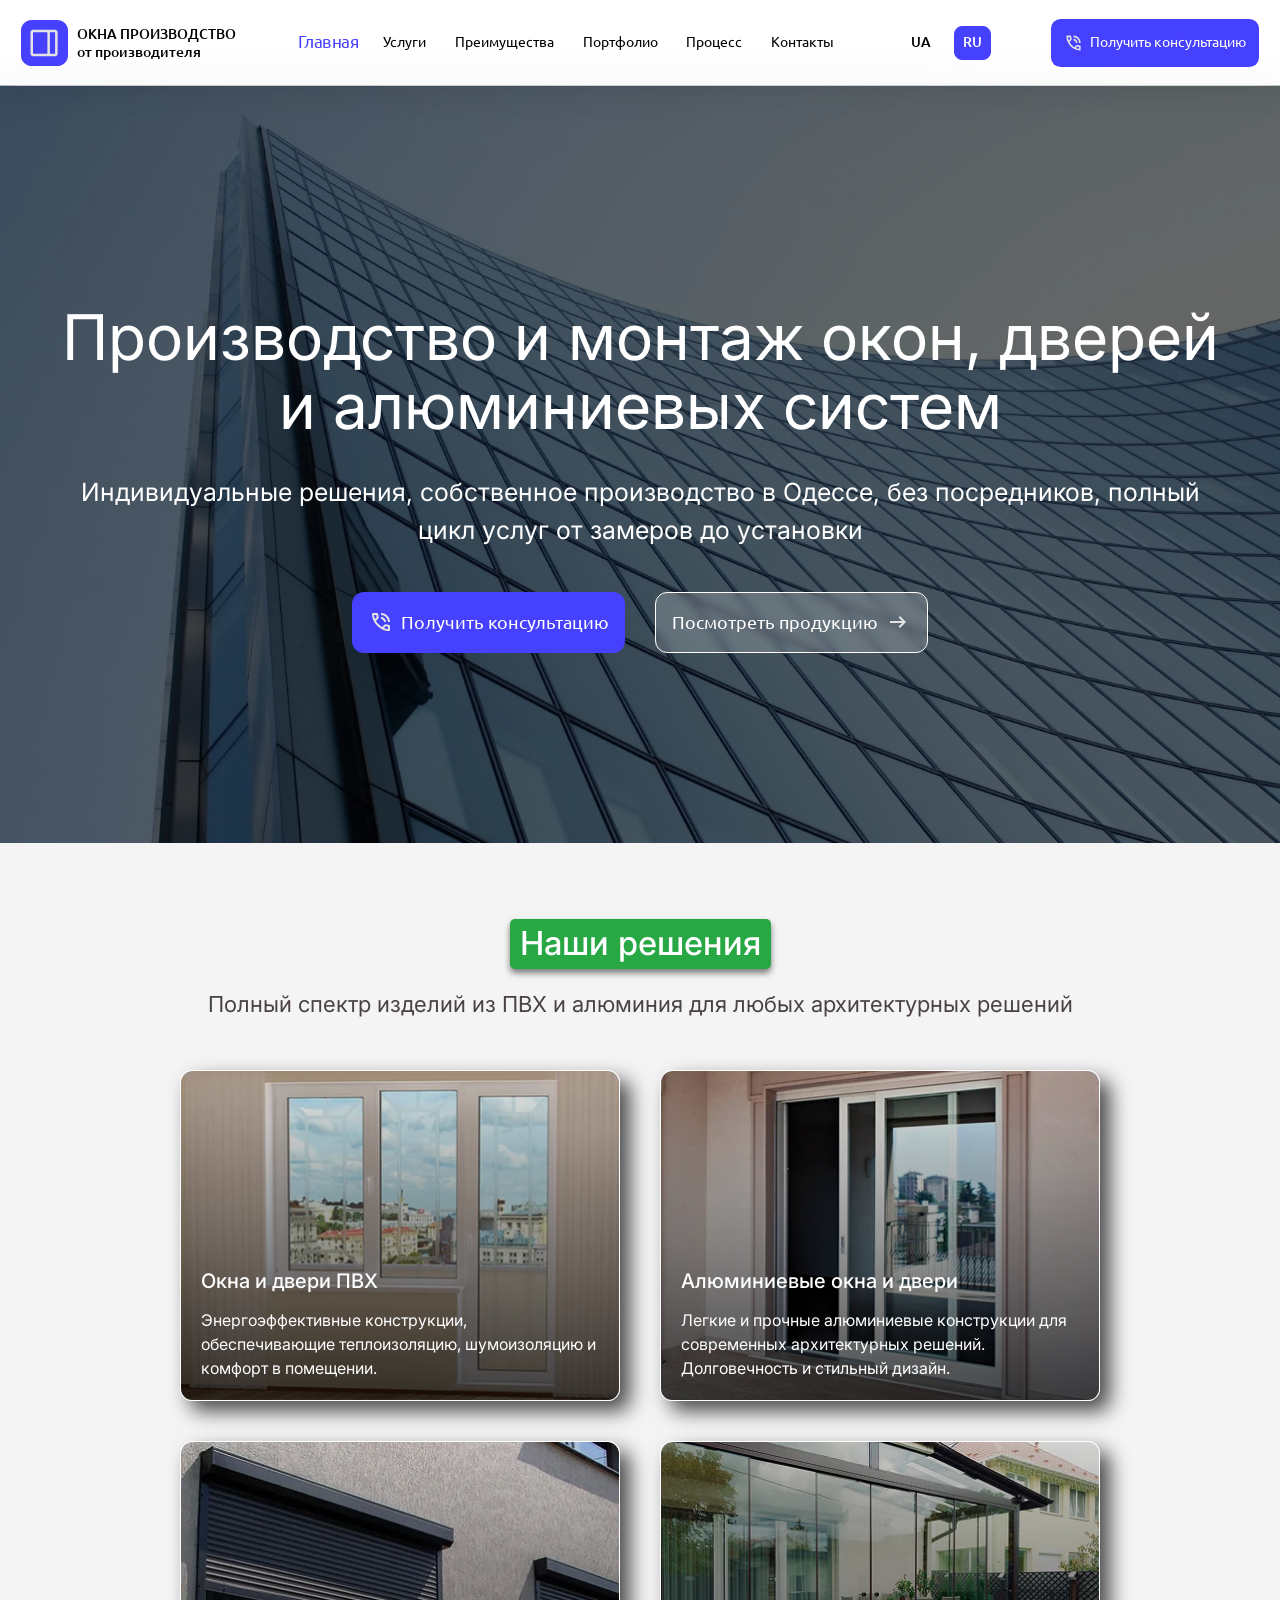
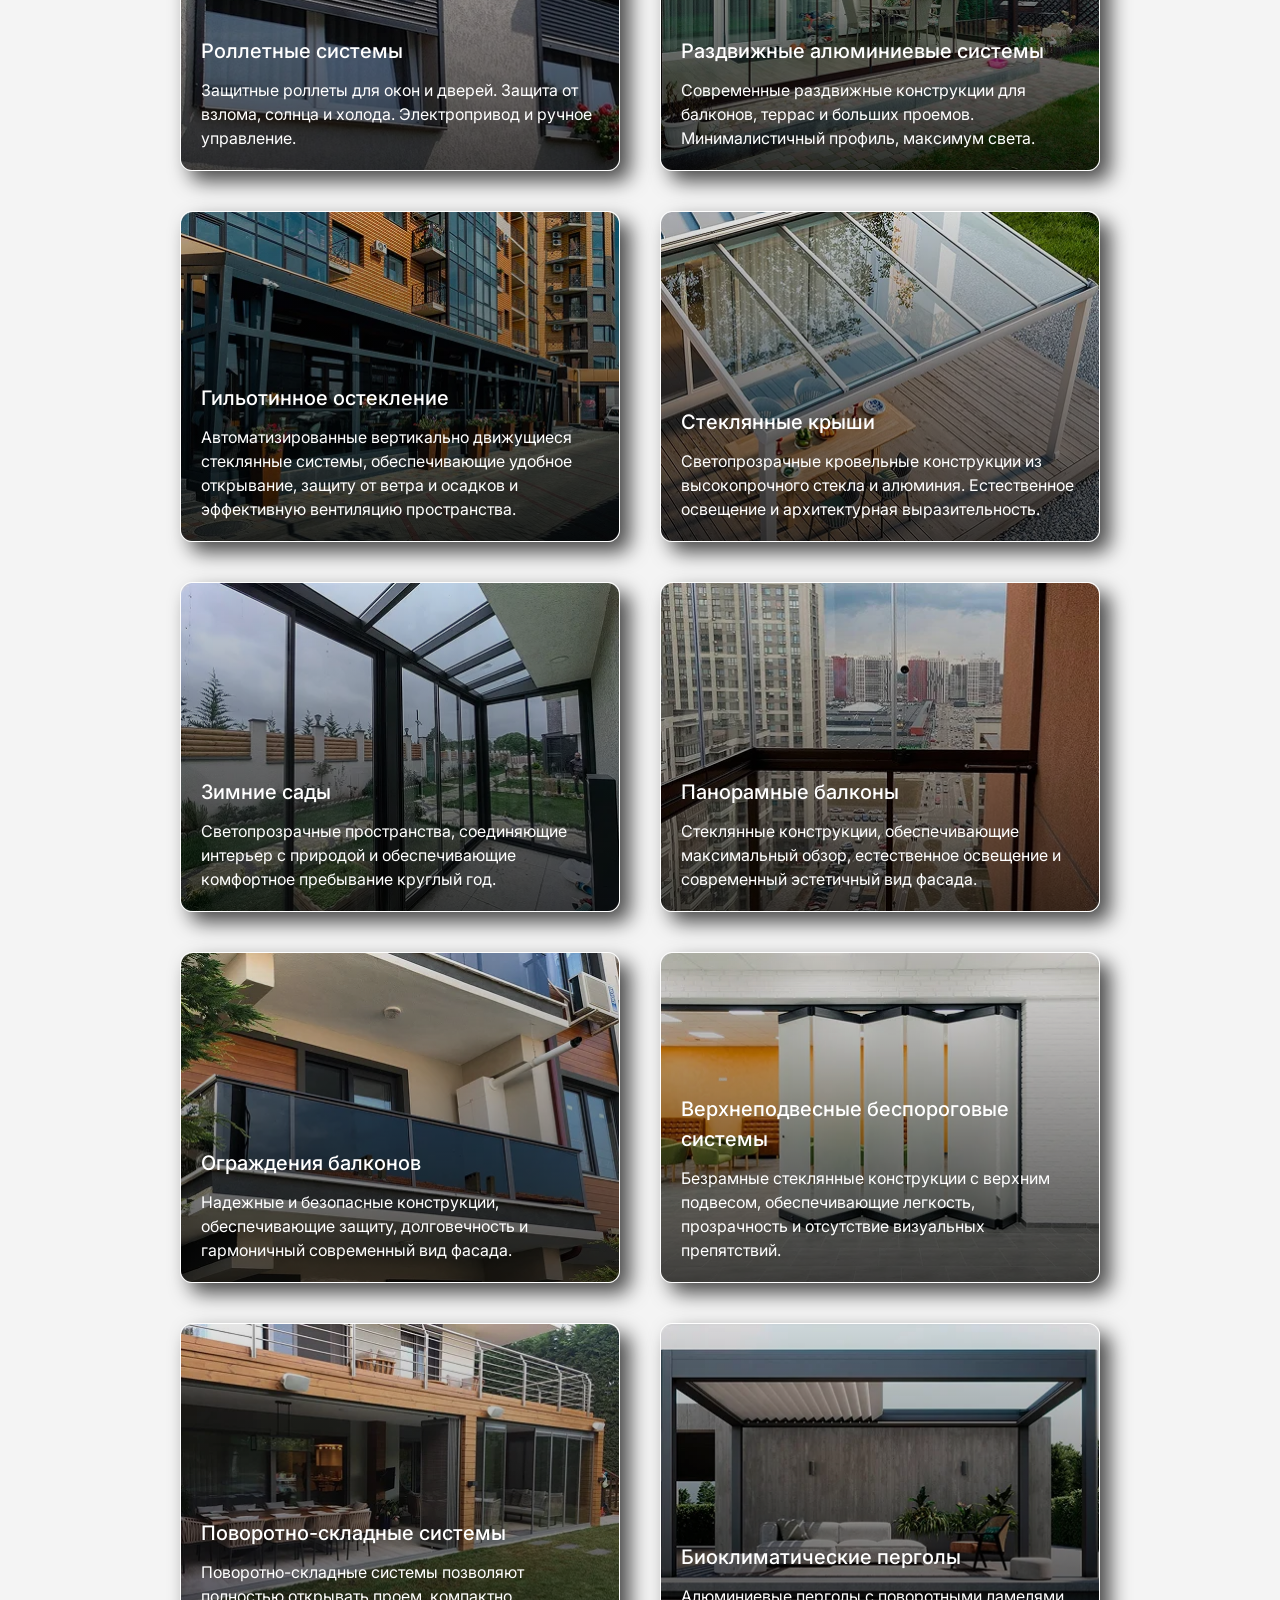
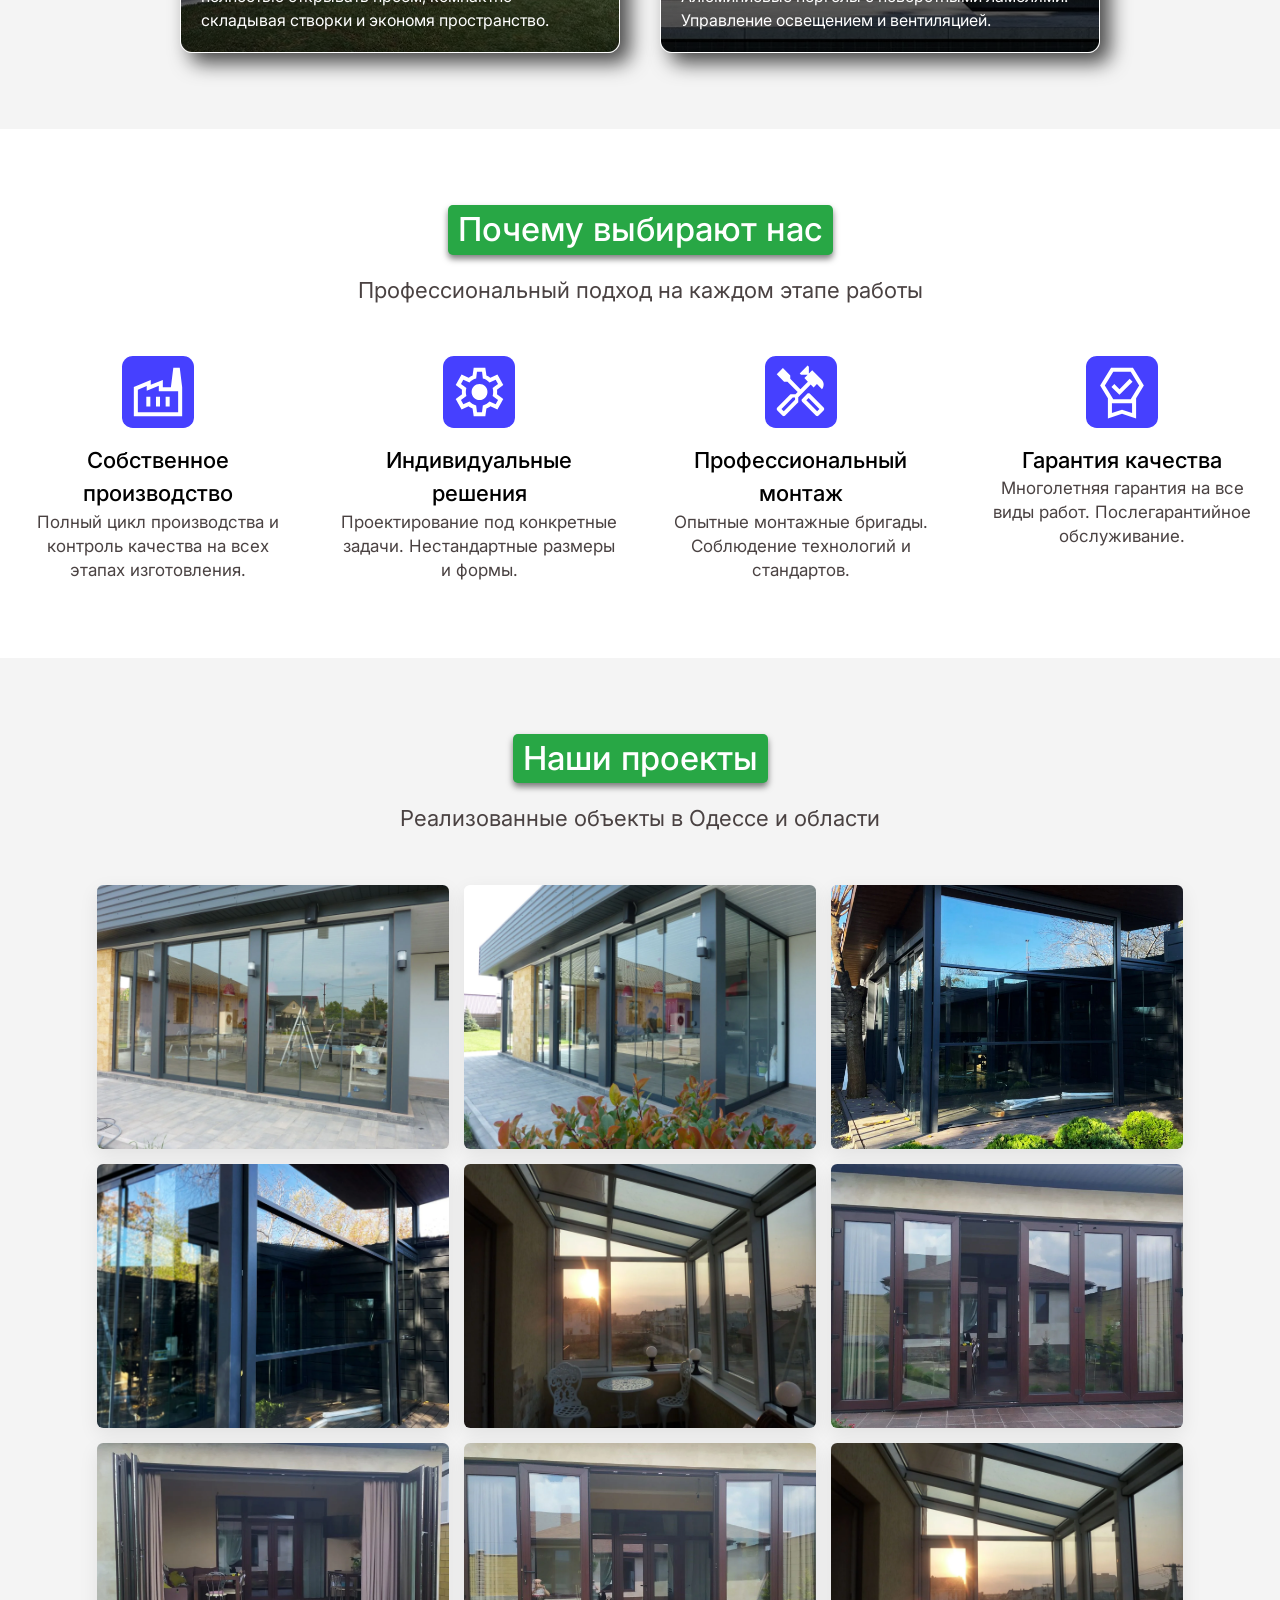
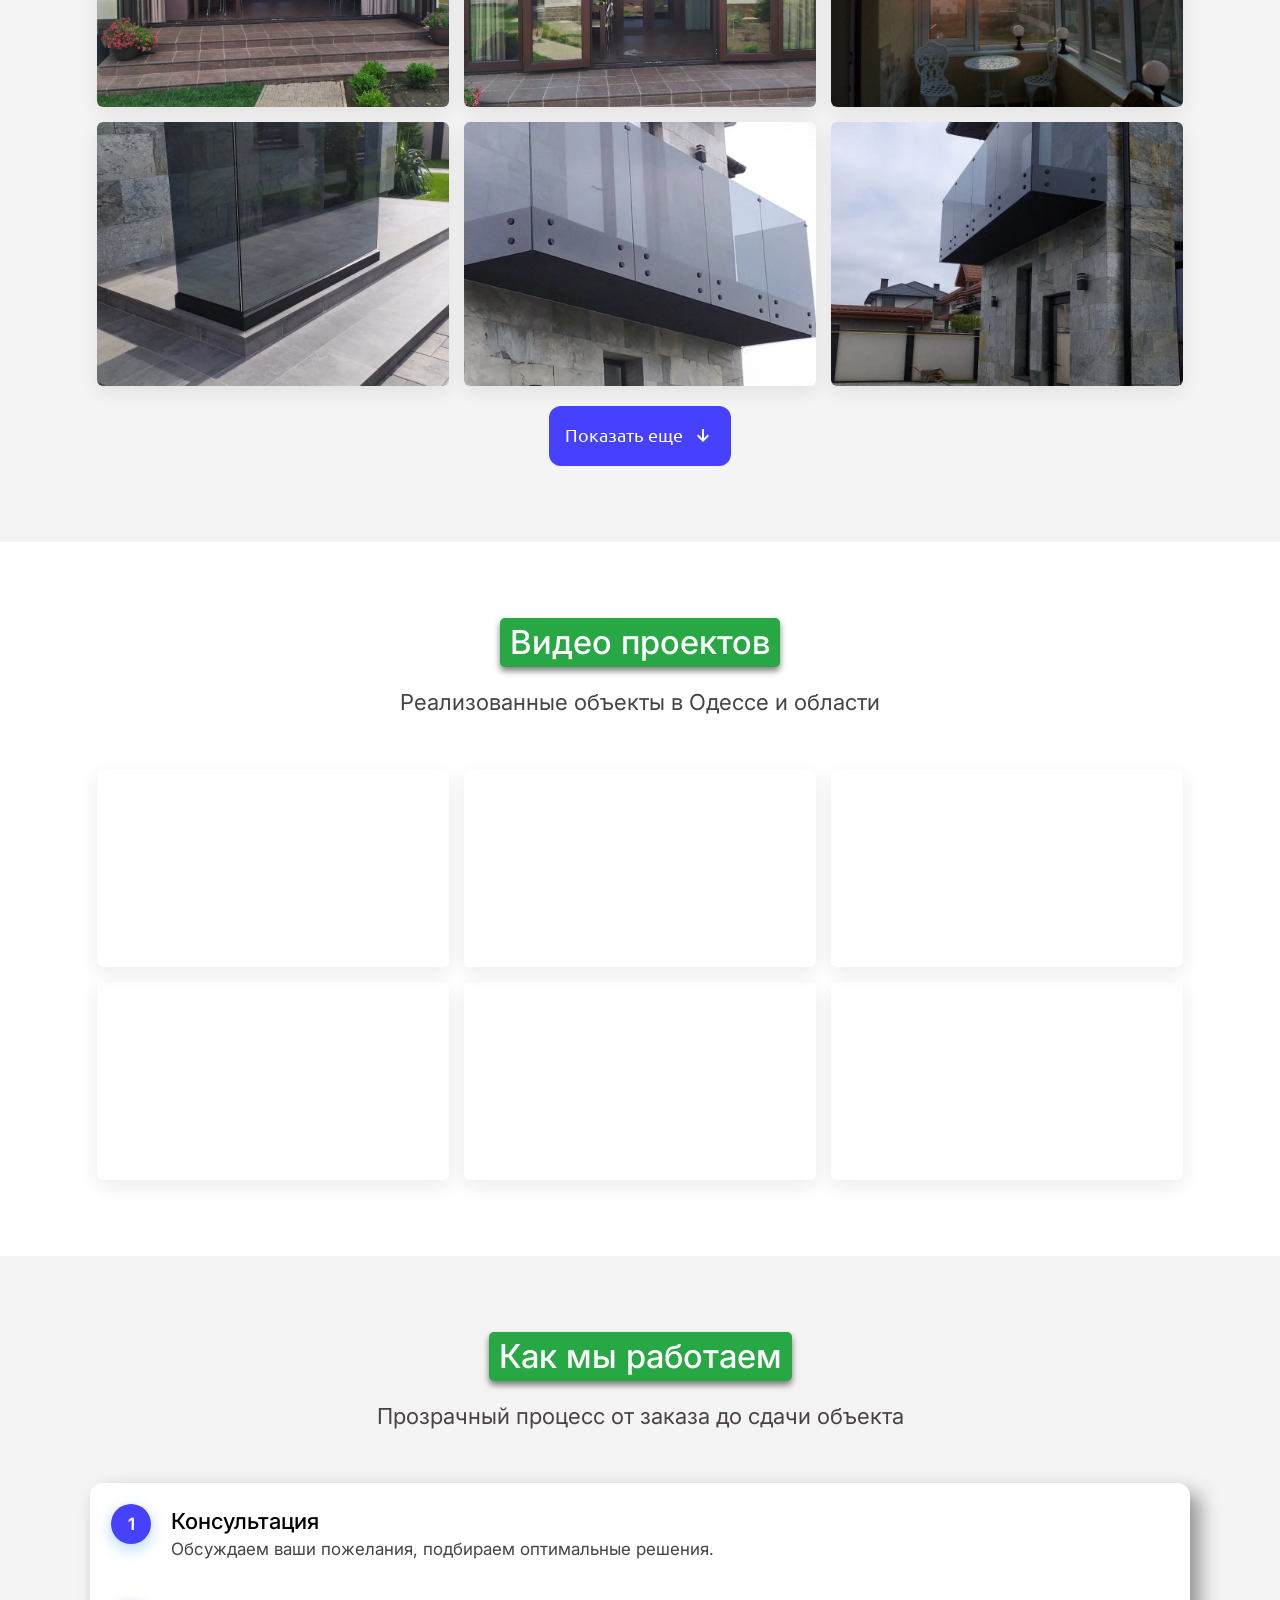
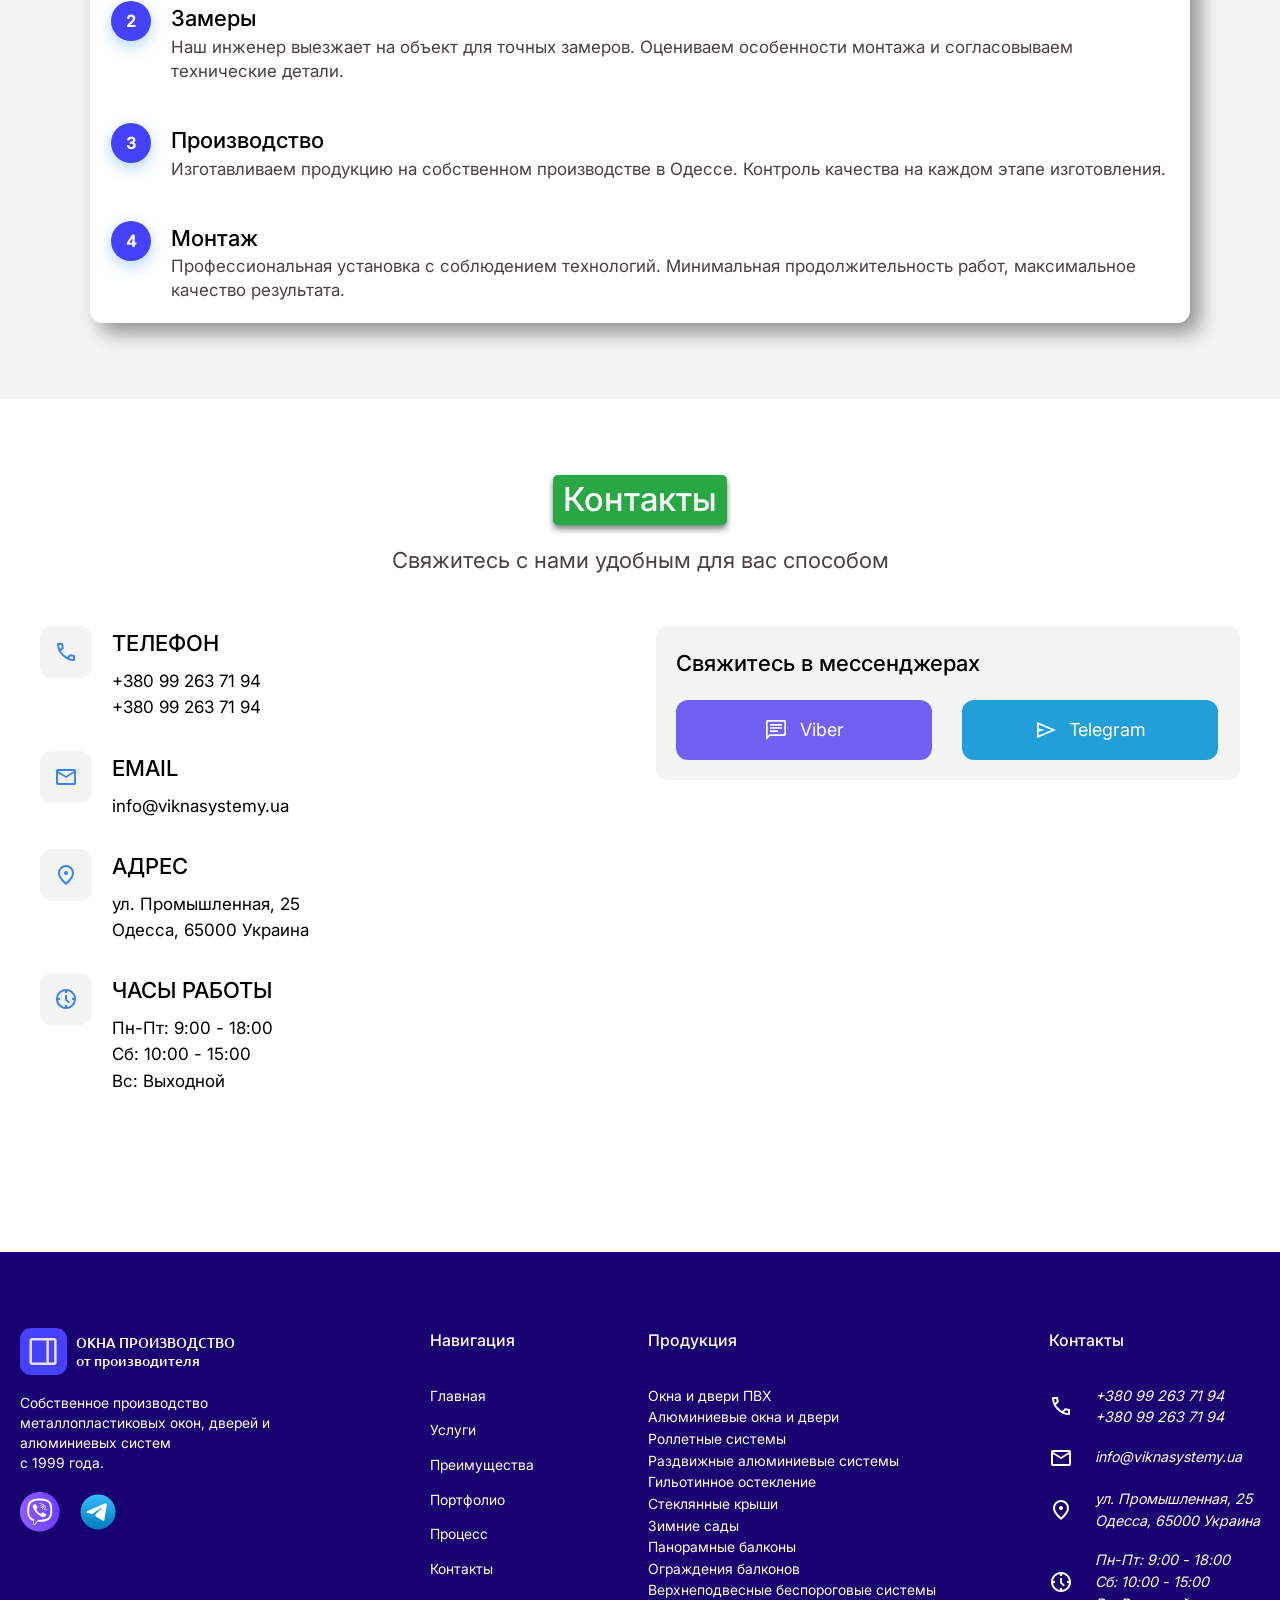
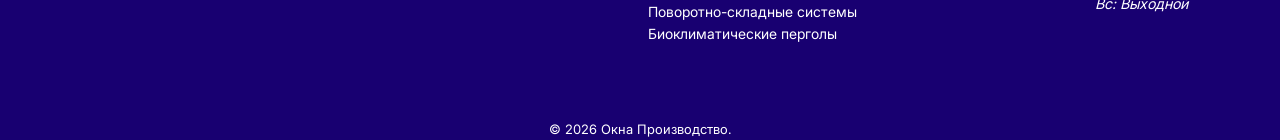
==== commit 3b2e4fa9: "Update index.html" ====
--- a/ru/index.html
+++ b/ru/index.html
@@ -113,7 +113,7 @@
           <ul class="lang-switcher__list">
             <li class="lang-switcher__item">
               <a 
-                href="/"
+                href="./"
                 class="lang-switcher__link" 
                 data-lang="ua"
                 lang="uk"
@@ -124,7 +124,7 @@
             </li>
             <li class="lang-switcher__item">
               <a 
-                href="/ru/"
+                href="./ru/"
                 class="lang-switcher__link is-active" 
                 data-lang="ru"
                 lang="ru"
